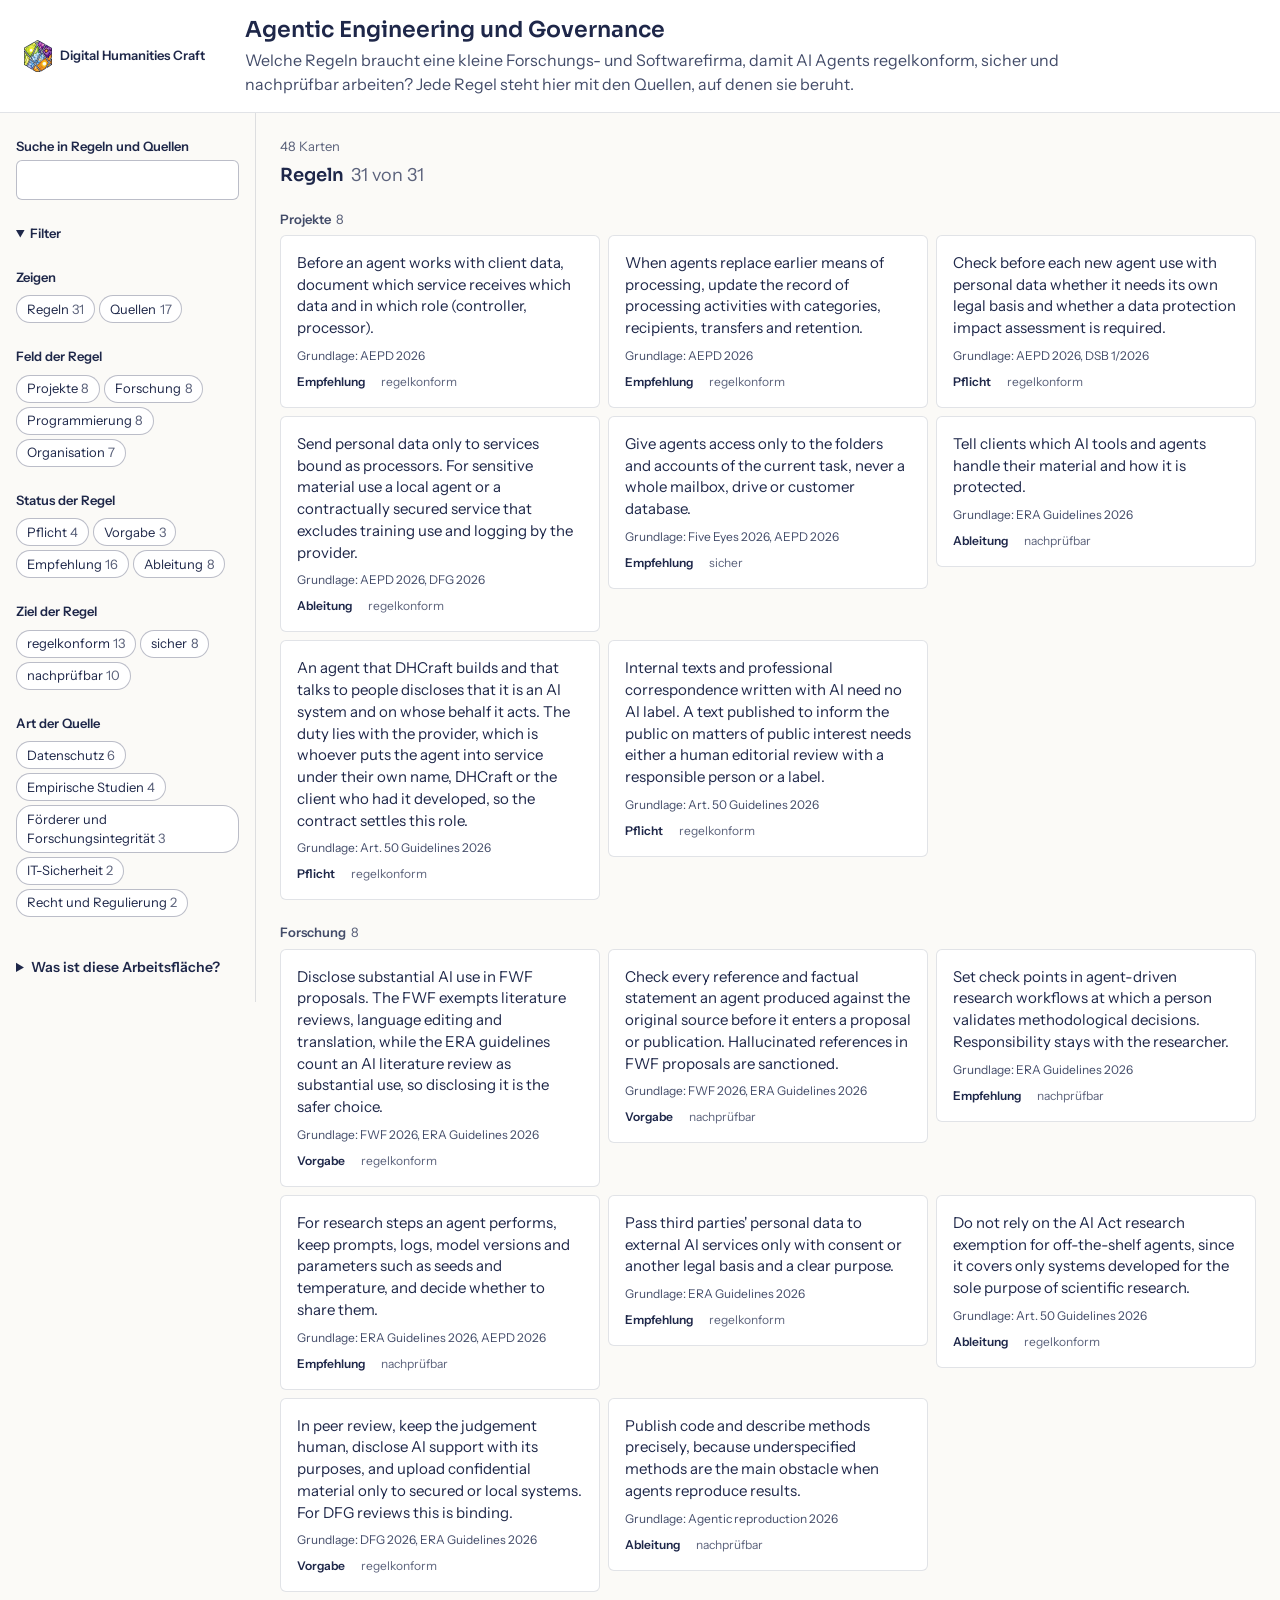
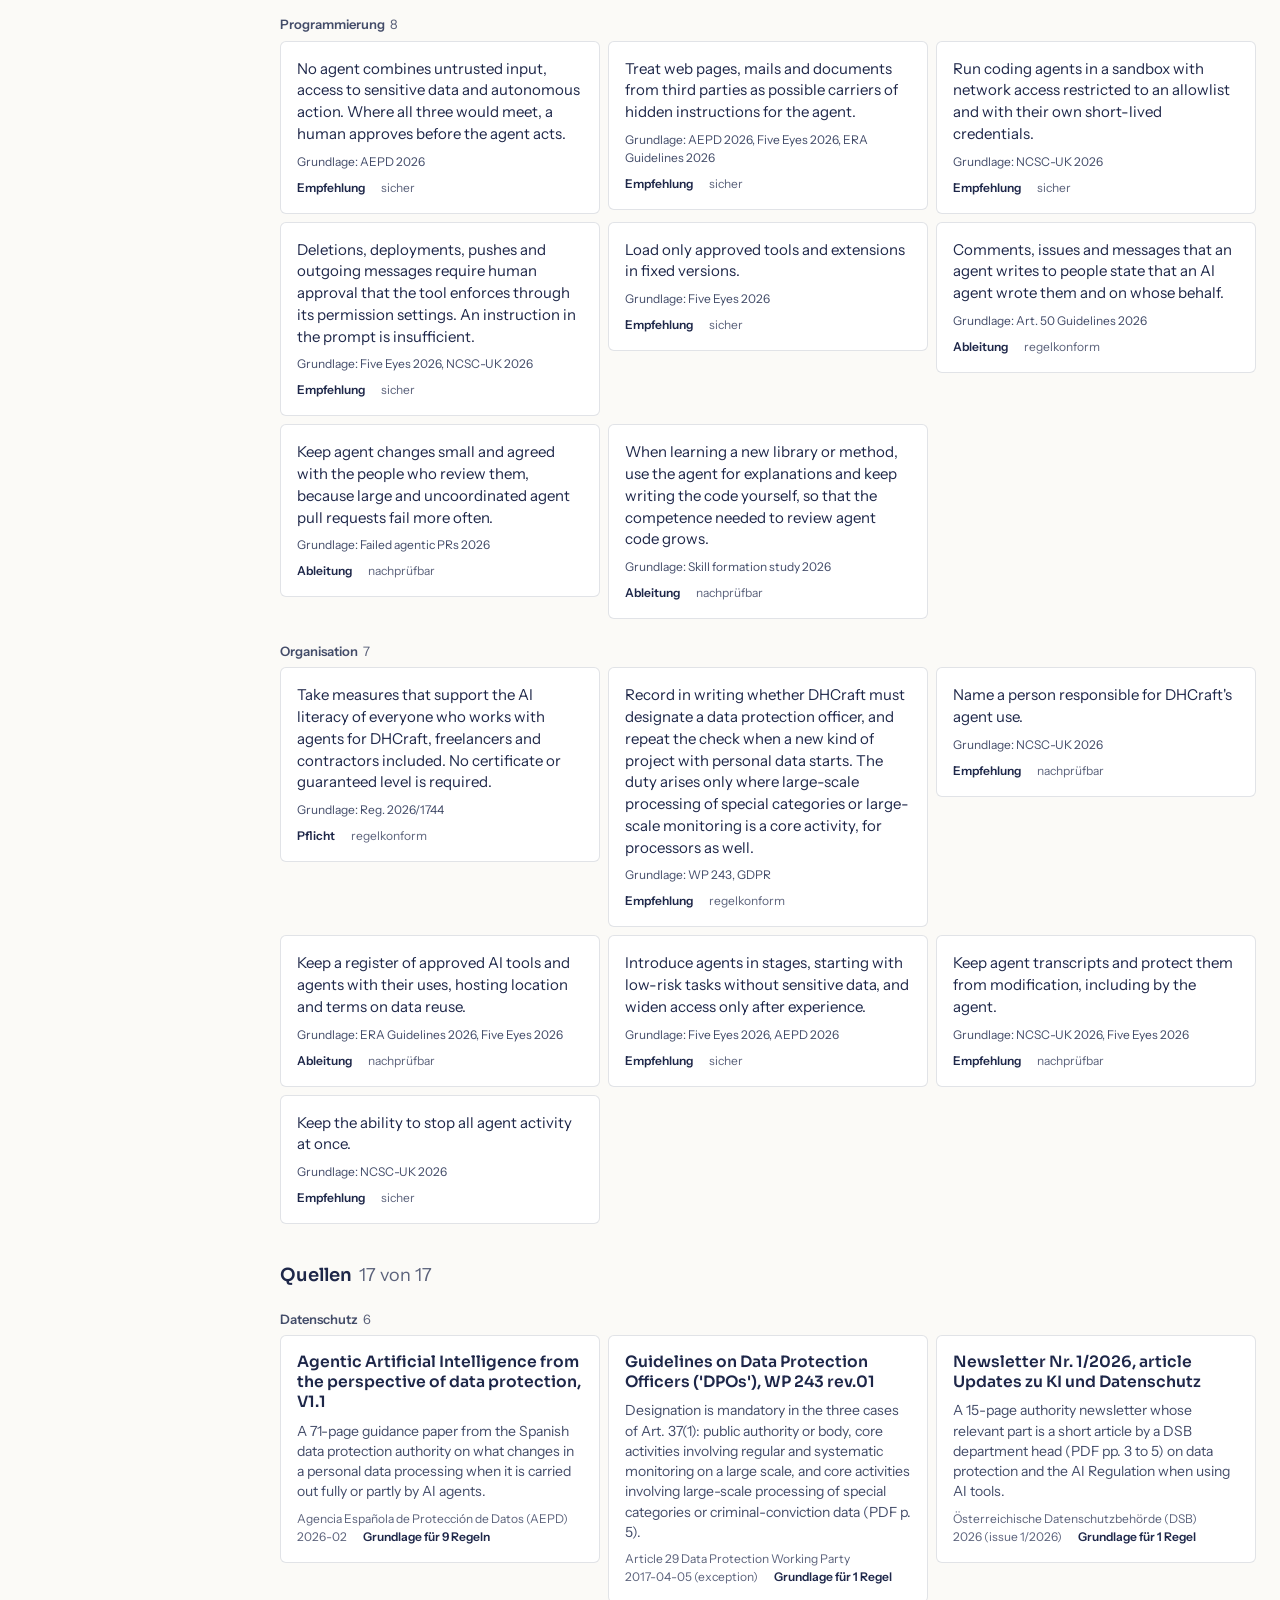
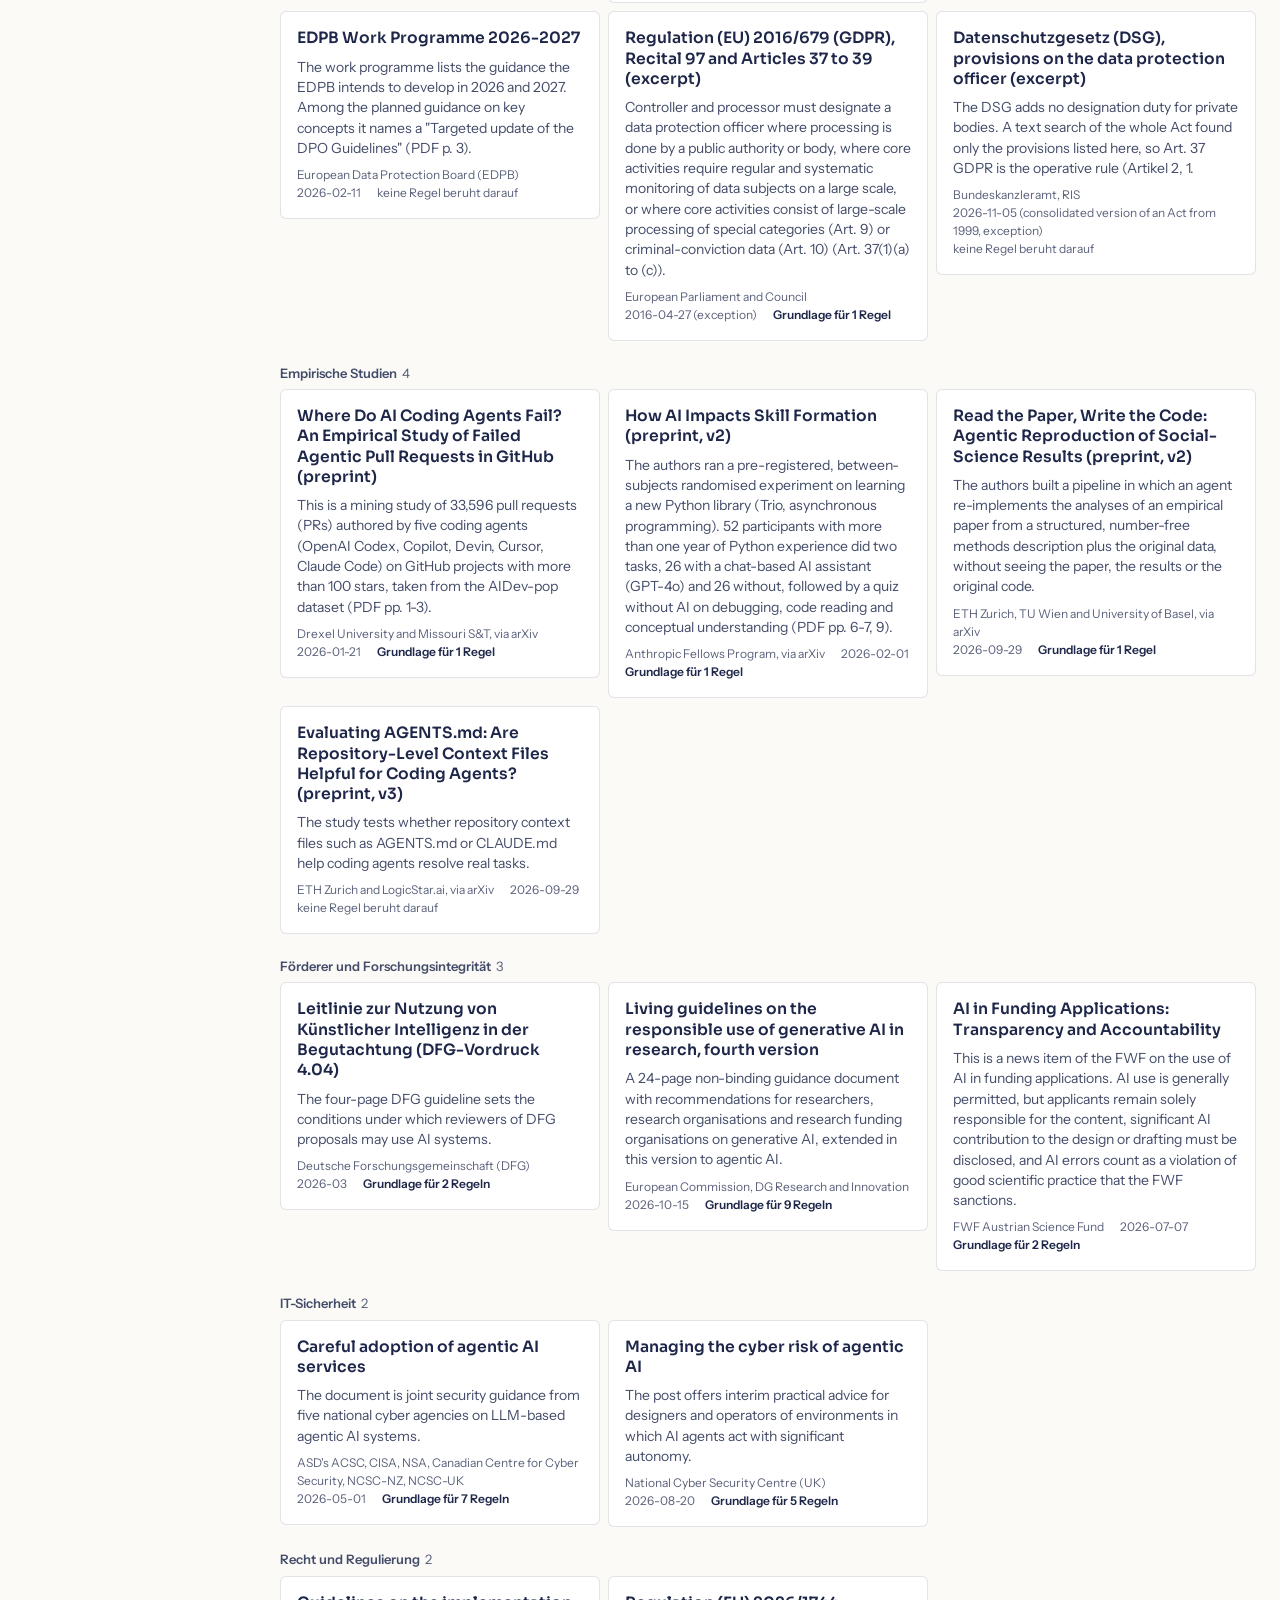
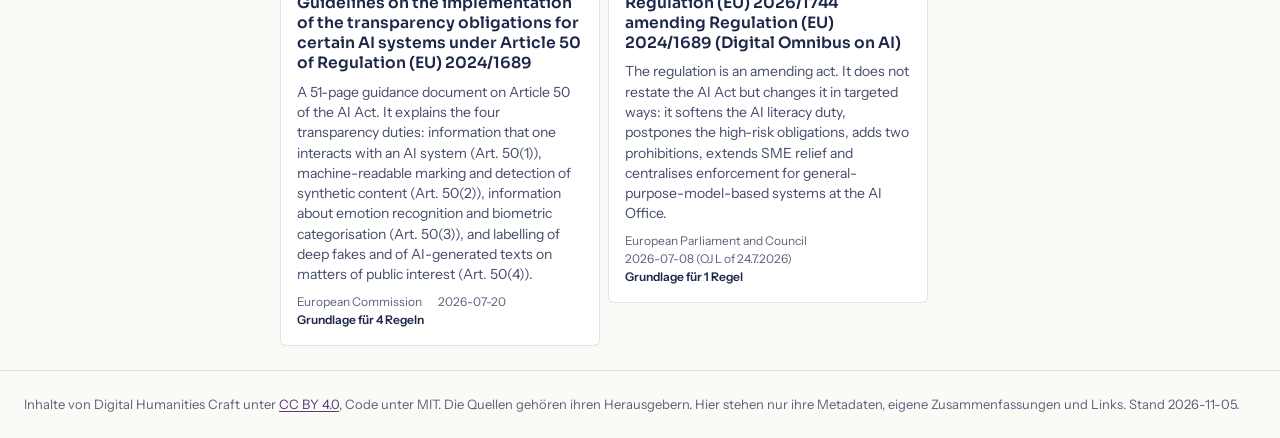
==== leitlinien/index.html @ 250a8c0d "Add a start page, the governance PDF, the pitch deck and the Northwind page; move the card workspace" ====
<!doctype html>
<html lang="de">
<head>
  <meta charset="utf-8">
  <meta name="viewport" content="width=device-width, initial-scale=1">
  <title>Agentic Engineering und Governance, Arbeitsfläche</title>
  <meta name="description" content="Regeln für AI Agents in einer kleinen Forschungs- und Softwarefirma, jede mit ihren Quellen. Eine Arbeitsfläche von Digital Humanities Craft.">
  <link rel="icon" href="assets/dhcraft_logo_watercolor.png">
  <link rel="stylesheet" href="style.css">
</head>
<body>
  <a class="skip" href="#board">Zu den Karten springen</a>

  <header class="top">
    <a class="brand" href="https://dhcraft.org" rel="noopener">
      <img src="assets/dhcraft_logo_watercolor.png" alt="" width="28" height="32">
      <span>Digital Humanities Craft</span>
    </a>
    <div class="title">
      <h1>Agentic Engineering und Governance</h1>
      <p>Welche Regeln braucht eine kleine Forschungs- und Softwarefirma, damit AI Agents regelkonform, sicher und nachprüfbar arbeiten? Jede Regel steht hier mit den Quellen, auf denen sie beruht.</p>
    </div>
  </header>

  <div class="workspace" id="workspace">
    <aside class="controls" aria-label="Suche und Filter">
      <form class="search" role="search" id="search-form">
        <label for="q">Suche in Regeln und Quellen</label>
        <input type="search" id="q" autocomplete="off" spellcheck="false">
      </form>

      <details class="filters" id="filters" open>
      <summary>Filter</summary>
      <div class="filter" id="f-kind" role="group" aria-labelledby="l-kind">
        <p id="l-kind">Zeigen</p>
      </div>
      <div class="filter" id="f-field" role="group" aria-labelledby="l-field">
        <p id="l-field">Feld der Regel</p>
      </div>
      <div class="filter" id="f-status" role="group" aria-labelledby="l-status">
        <p id="l-status">Status der Regel</p>
      </div>
      <div class="filter" id="f-goal" role="group" aria-labelledby="l-goal">
        <p id="l-goal">Ziel der Regel</p>
      </div>
      <div class="filter" id="f-cat" role="group" aria-labelledby="l-cat">
        <p id="l-cat">Art der Quelle</p>
      </div>
      <button type="button" class="reset" id="reset" hidden>Alle Filter zurücksetzen</button>
      </details>

      <details class="about">
        <summary>Was ist diese Arbeitsfläche?</summary>
        <p>Sie zeigt die Leitlinien, die Digital Humanities Craft für den Einsatz von AI Agents aus Quellen des Jahres 2026 abgeleitet hat, ergänzt um wenige ältere Rechtstexte und Leitlinien zum Datenschutzbeauftragten. Jede Regel nennt ihren Status, ihr Ziel und die Quellen mit Seite.</p>
        <p>Die Quellen erscheinen mit einer eigenen Zusammenfassung und einem Link zum Original beim Herausgeber. Die Originale selbst liegen nicht auf dieser Seite.</p>
        <p>Die Seite lädt keine externen Dienste nach, setzt keine Cookies und speichert nichts. Suche und Filter laufen in deinem Browser.</p>
        <dl class="glossary" id="glossary"></dl>
      </details>
    </aside>

    <main class="board" id="board" tabindex="-1">
      <p class="status" id="status" aria-live="polite"></p>
      <section class="group" id="rules-section" aria-labelledby="rules-head">
        <h2 id="rules-head">Regeln</h2>
        <div id="rules"></div>
      </section>
      <section class="group" id="sources-section" aria-labelledby="sources-head">
        <h2 id="sources-head">Quellen</h2>
        <div id="sources"></div>
      </section>
    </main>

    <aside class="panel" id="panel" aria-labelledby="panel-title" hidden></aside>
  </div>

  <footer class="foot">
    <p>Inhalte von Digital Humanities Craft unter <a href="https://creativecommons.org/licenses/by/4.0/deed.de" rel="noopener">CC BY 4.0</a>, Code unter MIT. Die Quellen gehören ihren Herausgebern. Hier stehen nur ihre Metadaten, eigene Zusammenfassungen und Links. Stand <span id="stand"></span>.</p>
  </footer>

  <script src="data.js"></script>
  <script src="app.js"></script>
</body>
</html>
---- leitlinien/style.css ----
@layer reset, base, tokens, layout, components;

@font-face { font-family: "Instrument Sans"; src: url("assets/fonts/instrument-sans-latin-400-normal.woff2") format("woff2"); font-weight: 400; font-display: swap; }
@font-face { font-family: "Instrument Sans"; src: url("assets/fonts/instrument-sans-latin-600-normal.woff2") format("woff2"); font-weight: 600; font-display: swap; }
@font-face { font-family: "Sora"; src: url("assets/fonts/sora-latin-600-normal.woff2") format("woff2"); font-weight: 600; font-display: swap; }

@layer tokens {
  /* DHCraft house palette in OKLCH, taken from the second-brain-vault site:
     paper ground, navy ink, purple accent for interaction only. */
  :root {
    color-scheme: light;
    --ground: oklch(98.6% 0.005 95);
    --surface: oklch(100% 0 0);
    --edge: oklch(28.3% 0.064 271 / 0.13);
    --edge-hi: oklch(28.3% 0.064 271 / 0.3);
    --ink: oklch(28.3% 0.064 271);
    --ink-soft: oklch(42% 0.05 271);
    --ink-faint: oklch(50% 0.04 271);
    --accent: oklch(53.1% 0.14 315);
    --accent-hi: oklch(41.6% 0.105 307);
    --accent-wash: oklch(96% 0.02 315);
    --linked: oklch(96.5% 0.025 255);
    --linked-edge: oklch(57.4% 0.11 255);
    --mark: oklch(93% 0.07 95);

    --font: "Instrument Sans", system-ui, sans-serif;
    --display: "Sora", "Instrument Sans", system-ui, sans-serif;
    --small: 0.8125rem;
    --space-1: 0.25rem;
    --space-2: 0.5rem;
    --space-3: 1rem;
    --space-4: 1.5rem;
    --space-5: 2.5rem;
    --radius: 6px;
  }
}

@layer reset {
  *, *::before, *::after { box-sizing: border-box; }
  body, h1, h2, h3, h4, h5, p, ul, ol, dl, dd { margin: 0; }
  input, button { font: inherit; color: inherit; }
}

@layer base {
  body {
    background: var(--ground);
    color: var(--ink);
    font-family: var(--font);
    font-size: 1rem;
    line-height: 1.5;
  }
  a { color: var(--accent-hi); text-underline-offset: 0.15em; }
  :focus-visible { outline: 2px solid var(--accent); outline-offset: 2px; }
  mark { background: var(--mark); color: inherit; }
  h1, h2, h3 { font-family: var(--display); font-weight: 600; line-height: 1.25; }
  .skip { position: absolute; inset-inline-start: var(--space-3); inset-block-start: -3rem; background: var(--surface); padding: var(--space-2); }
  .skip:focus { inset-block-start: var(--space-2); z-index: 10; }
  @media (prefers-reduced-motion: no-preference) {
    .card { transition: border-color 120ms, background-color 120ms; }
  }
}

@layer layout {
  .top {
    display: flex;
    flex-wrap: wrap;
    gap: var(--space-2) var(--space-5);
    align-items: center;
    padding: var(--space-3) var(--space-4);
    background: var(--surface);
    border-block-end: 1px solid var(--edge);
  }
  .workspace {
    display: grid;
    grid-template-columns: 16rem minmax(0, 1fr);
    align-items: start;
  }
  /* With a selection the panel joins as a third column. */
  .workspace.selecting { grid-template-columns: 16rem minmax(0, 1fr) minmax(22rem, 30rem); }
  .controls {
    position: sticky;
    inset-block-start: 0;
    max-block-size: 100dvh;
    overflow-y: auto;
    padding: var(--space-4) var(--space-3);
    border-inline-end: 1px solid var(--edge);
  }
  .board { padding: var(--space-4); min-inline-size: 0; }
  .board:focus { outline: none; }
  .panel {
    position: sticky;
    inset-block-start: 0;
    max-block-size: 100dvh;
    overflow-y: auto;
    padding: var(--space-4);
    background: var(--surface);
    border-inline-start: 1px solid var(--edge);
  }
  .foot { padding: var(--space-4); color: var(--ink-faint); font-size: var(--small); border-block-start: 1px solid var(--edge); }

  /* Medium: the panel lies over the board's right side. */
  @media (max-width: 72rem) {
    .workspace.selecting { grid-template-columns: 16rem minmax(0, 1fr); }
    .panel {
      position: fixed;
      inset-block: 0;
      inset-inline-end: 0;
      inline-size: min(100%, 30rem);
      z-index: 5;
      box-shadow: -1px 0 0 var(--edge-hi);
    }
  }
  /* Narrow: one column; the panel covers the screen. */
  @media (max-width: 48rem) {
    .workspace, .workspace.selecting { display: block; }
    .controls { position: static; max-block-size: none; border-inline-end: 0; border-block-end: 1px solid var(--edge); }
    .board { padding: var(--space-3); }
    .panel { inline-size: 100%; }
  }
}

@layer components {
  .brand { display: flex; gap: var(--space-2); align-items: center; color: var(--ink); text-decoration: none; font-weight: 600; font-size: var(--small); }
  .title { flex: 1 1 30rem; max-inline-size: 60rem; }
  .title h1 { font-size: 1.375rem; }
  .title p { color: var(--ink-soft); margin-block-start: var(--space-1); max-inline-size: 75ch; }

  /* Controls */
  .search label, .filter p { display: block; font-size: var(--small); font-weight: 600; margin-block-end: var(--space-1); }
  .search input {
    inline-size: 100%;
    padding: 0.45rem var(--space-2);
    border: 1px solid var(--edge-hi);
    border-radius: var(--radius);
    background: var(--surface);
  }
  .filters > summary { display: list-item; cursor: pointer; font-size: var(--small); font-weight: 600; margin-block-start: var(--space-4); }
  .filter { margin-block-start: var(--space-4); display: flex; flex-wrap: wrap; gap: var(--space-1); }
  .filter p { flex-basis: 100%; }
  .chip {
    padding: 0.2rem 0.6rem;
    min-block-size: 1.75rem;
    border: 1px solid var(--edge-hi);
    border-radius: 1rem;
    background: var(--surface);
    font-size: var(--small);
    text-align: start;
    cursor: pointer;
  }
  .chip:hover { border-color: var(--accent); }
  .chip[aria-pressed="true"] { background: var(--accent-wash); border-color: var(--accent); color: var(--accent-hi); font-weight: 600; }
  .chip .n { color: var(--ink-faint); font-weight: 400; margin-inline-start: 0.3em; }
  .reset { margin-block-start: var(--space-3); border: 0; padding: 0; background: none; color: var(--accent-hi); text-decoration: underline; cursor: pointer; font-size: var(--small); }
  .about { margin-block-start: var(--space-5); font-size: 0.875rem; color: var(--ink-soft); }
  .about summary { cursor: pointer; font-weight: 600; color: var(--ink); }
  .about p, .about dl { margin-block-start: var(--space-2); }
  .glossary dt { font-weight: 600; color: var(--ink); margin-block-start: var(--space-2); }

  /* Board */
  .status { color: var(--ink-faint); font-size: var(--small); margin-block-end: var(--space-2); }
  .group + .group { margin-block-start: var(--space-5); }
  .group > h2 { font-size: 1.125rem; margin-block-end: var(--space-2); }
  .group h3 { font-family: var(--font); font-size: var(--small); font-weight: 600; color: var(--ink-soft); margin-block: var(--space-4) var(--space-2); }
  .group h2 .n, .group h3 .n { font-family: var(--font); font-weight: 400; color: var(--ink-faint); margin-inline-start: 0.4em; }
  /* Cards keep their own height, so short cards leave no empty space. */
  .grid { display: grid; grid-template-columns: repeat(auto-fill, minmax(min(100%, 16rem), 1fr)); gap: var(--space-2); align-items: start; }
  .empty { color: var(--ink-faint); font-size: 0.875rem; }

  .card {
    display: flex;
    flex-direction: column;
    gap: var(--space-2);
    padding: var(--space-3);
    background: var(--surface);
    border: 1px solid var(--edge);
    border-radius: var(--radius);
    color: var(--ink);
    text-decoration: none;
  }
  .card:hover { border-color: var(--edge-hi); }
  .card.selected { border-color: var(--accent); box-shadow: inset 0 0 0 1px var(--accent); }
  .card.linked { background: var(--linked); border-color: var(--linked-edge); }
  .card .link-note { font-size: 0.75rem; font-weight: 600; color: oklch(45% 0.11 255); }
  .card h4 { font-family: var(--display); font-size: 0.975rem; font-weight: 600; line-height: 1.3; }
  .card .text { font-size: 0.9375rem; line-height: 1.45; }
  .card .abstract { font-size: 0.875rem; color: var(--ink-soft); line-height: 1.45; }
  .card .meta { display: flex; flex-wrap: wrap; gap: 0 var(--space-3); font-size: 0.75rem; color: var(--ink-faint); }
  .card .meta .strong { color: var(--ink); font-weight: 600; }
  .card .basis { font-size: 0.75rem; color: var(--ink-soft); }

  /* Panel */
  .panel .close { float: inline-end; border: 1px solid var(--edge-hi); border-radius: var(--radius); background: var(--surface); padding: 0.15rem 0.6rem; cursor: pointer; font-size: var(--small); }
  .panel .kind { font-size: var(--small); color: var(--ink-faint); }
  .panel h2 { font-size: 1.2rem; margin-block: var(--space-1) var(--space-3); clear: none; }
  .panel h2:focus { outline: none; }
  .panel h3 { font-size: 0.95rem; margin-block: var(--space-4) var(--space-2); padding-block-end: var(--space-1); border-block-end: 1px solid var(--edge); }
  .facts { display: grid; grid-template-columns: max-content minmax(0, 1fr); gap: var(--space-1) var(--space-3); font-size: 0.875rem; }
  .facts dt { color: var(--ink-faint); }
  .facts .def { display: block; color: var(--ink-faint); font-size: var(--small); }
  .original { display: inline-block; margin-block-start: var(--space-3); font-weight: 600; }
  .panel ul.items { list-style: none; padding: 0; }
  .panel ul.items li + li { margin-block-start: var(--space-2); }
  .panel ul.items a { display: block; padding: var(--space-2); border: 1px solid var(--edge); border-radius: var(--radius); color: var(--ink); text-decoration: none; font-size: 0.875rem; }
  .panel ul.items a:hover { border-color: var(--accent); }
  .panel ul.items .meta { display: block; font-size: 0.75rem; color: var(--ink-faint); margin-block-start: var(--space-1); }
  .summary { font-size: 0.9rem; line-height: 1.55; }
  .summary :is(p, ul) { margin-block-end: var(--space-2); }
  .summary ul { padding-inline-start: 1.1rem; }
  .summary li + li { margin-block-start: var(--space-1); }
  .summary :is(h4, h5, h6) { font-family: var(--font); font-size: 0.9rem; font-weight: 600; margin-block: var(--space-3) var(--space-1); }
  .summary .table-wrap { overflow-x: auto; }
  .fine { font-size: 0.75rem; color: var(--ink-faint); margin-block-start: var(--space-3); }
}
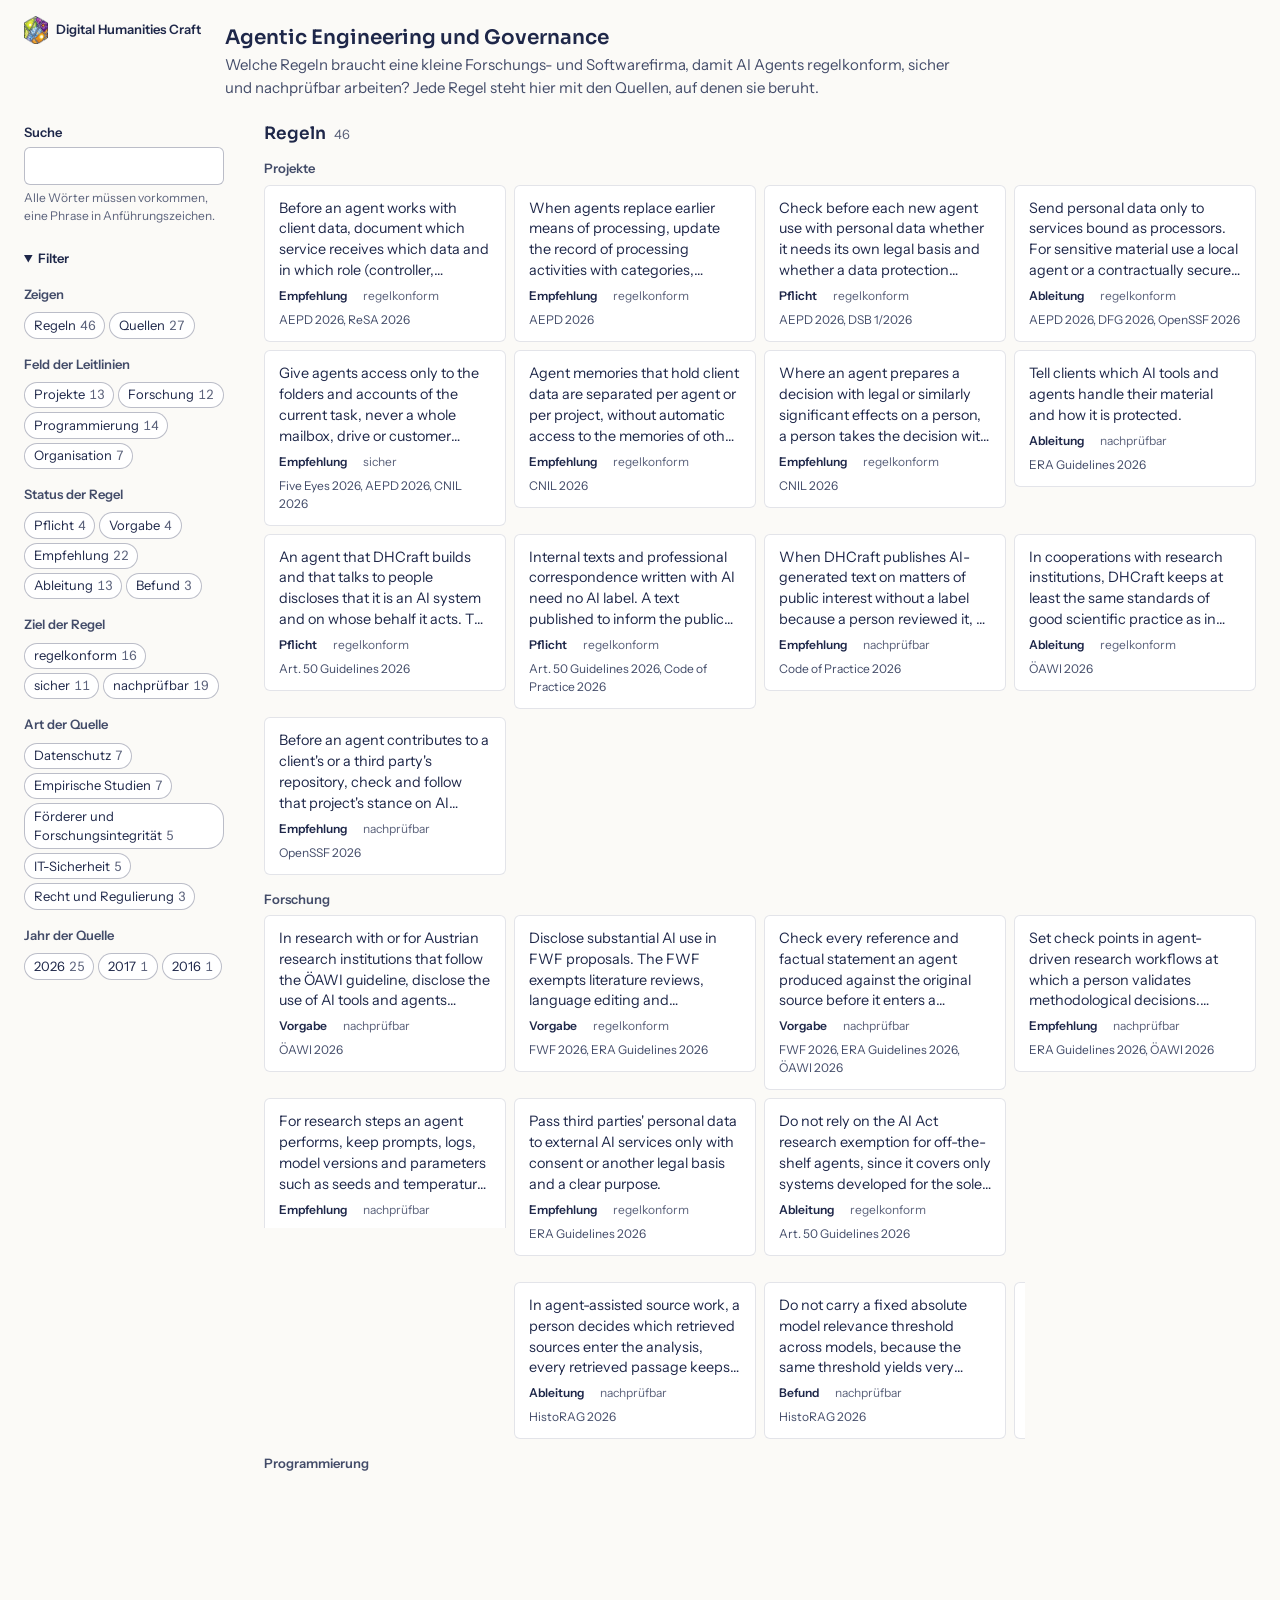
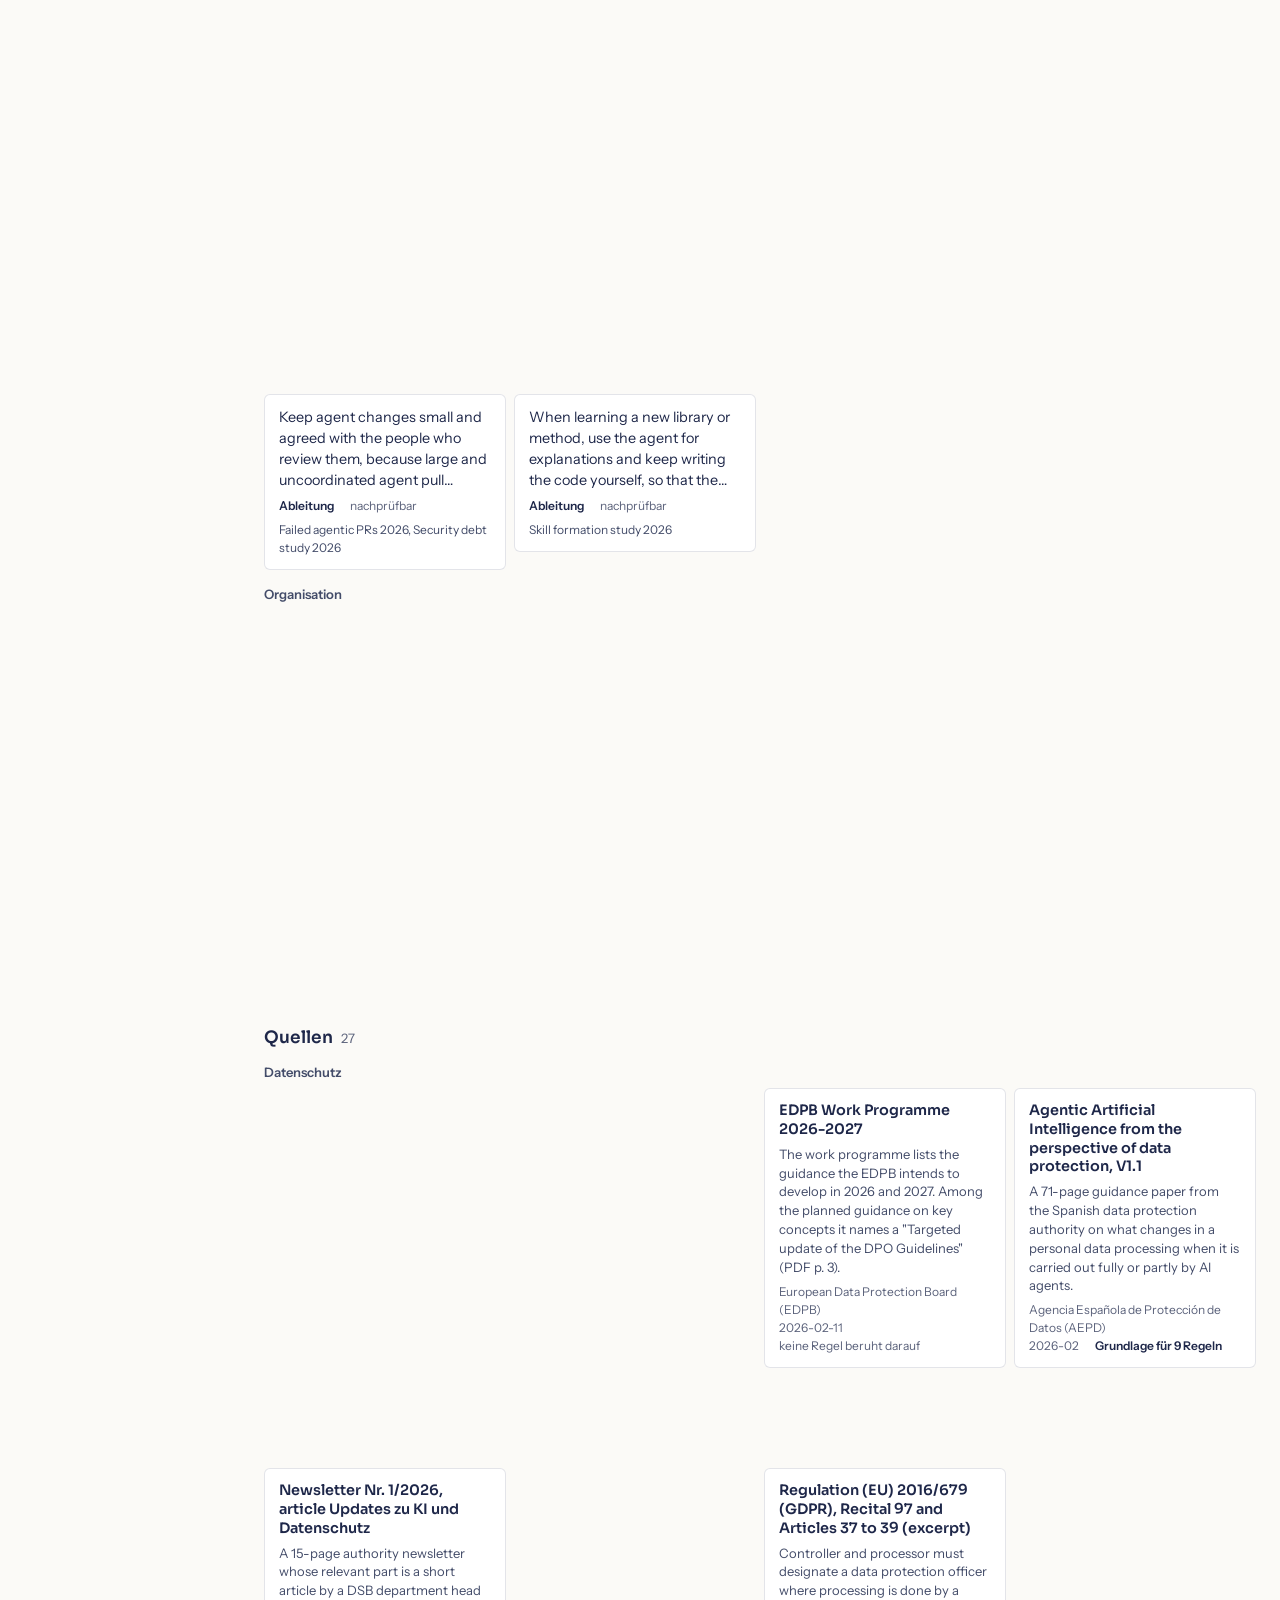
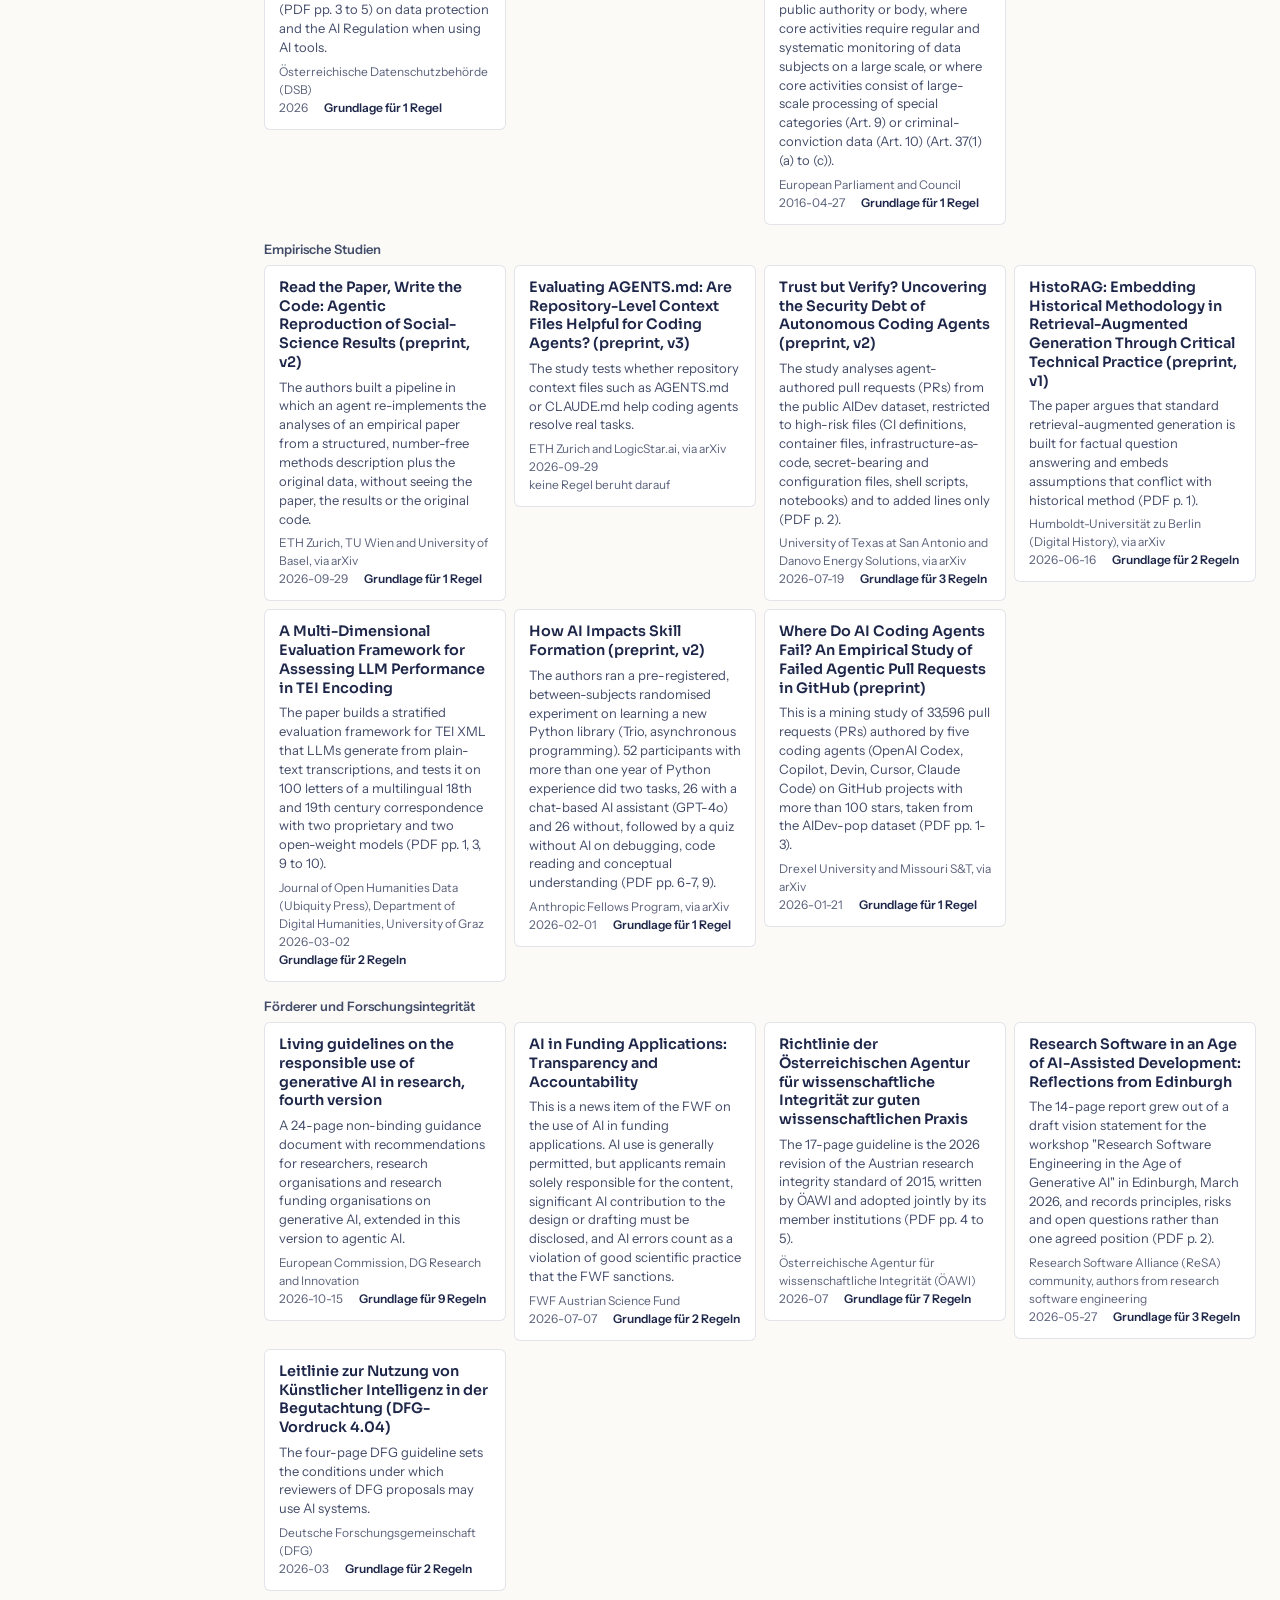
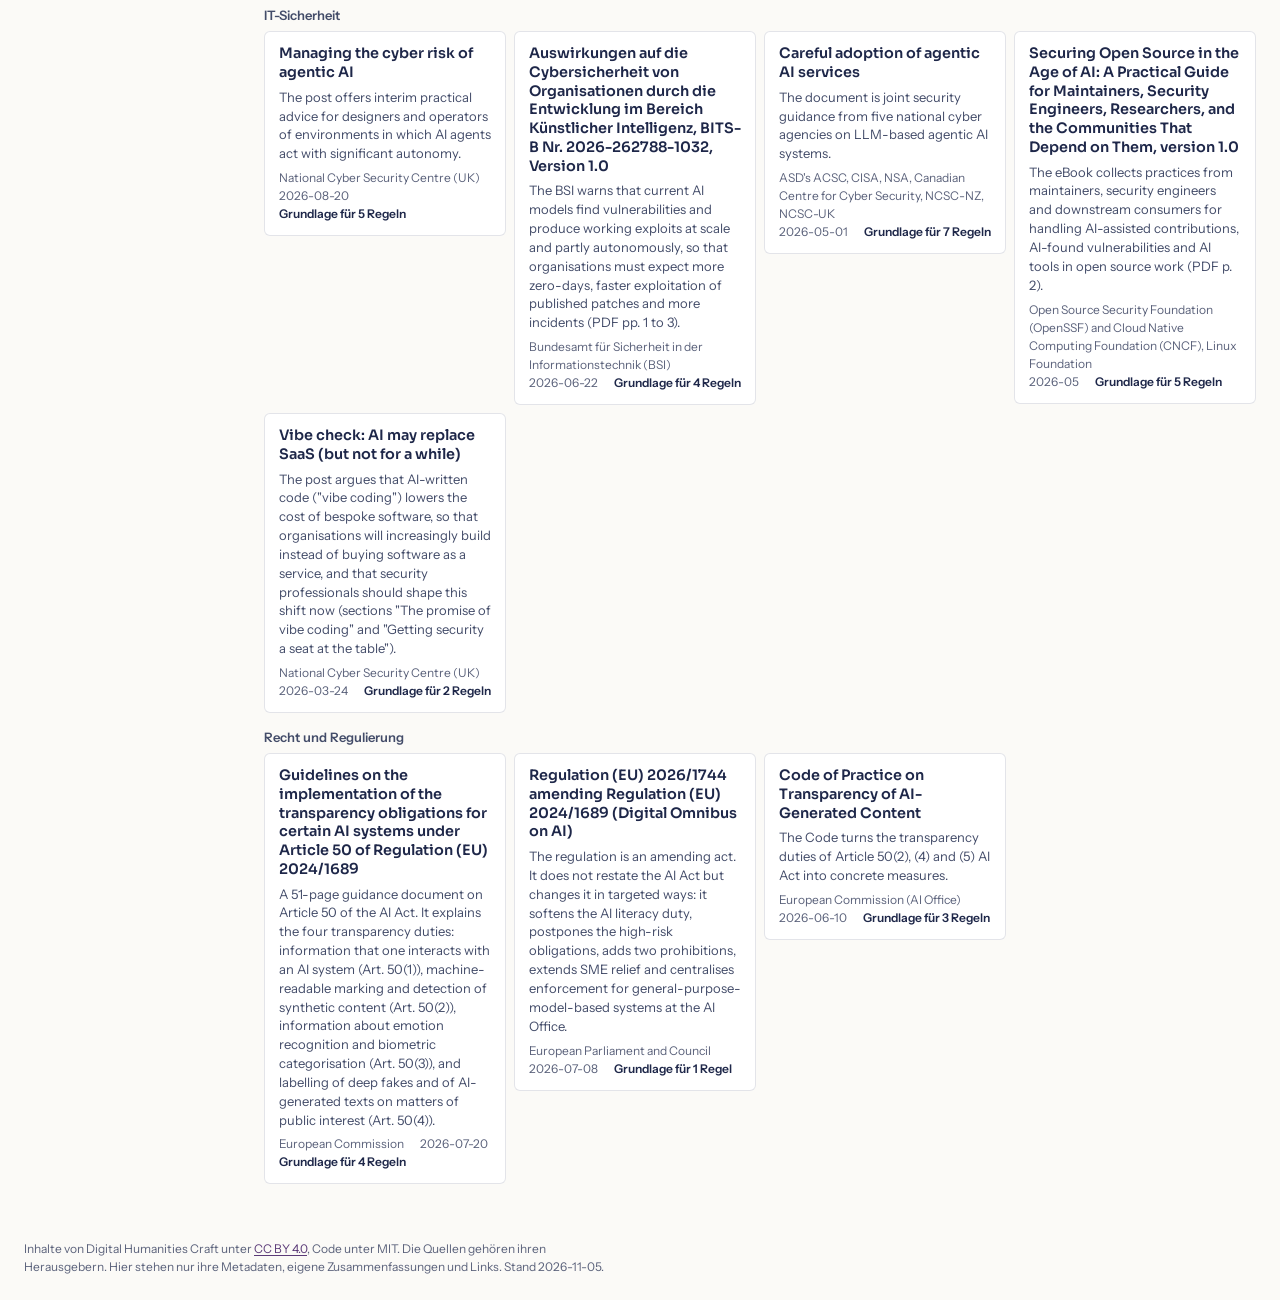
==== commit f17aff2c: "Update the card workspace to the unified frontend with the new 2026 sources and link the public vaul" ====
--- a/leitlinien/index.html
+++ b/leitlinien/index.html
@@ -3,78 +3,68 @@
 <head>
   <meta charset="utf-8">
   <meta name="viewport" content="width=device-width, initial-scale=1">
-  <title>Agentic Engineering und Governance, Arbeitsfläche</title>
+  <title>Agentic Engineering und Governance</title>
   <meta name="description" content="Regeln für AI Agents in einer kleinen Forschungs- und Softwarefirma, jede mit ihren Quellen. Eine Arbeitsfläche von Digital Humanities Craft.">
   <link rel="icon" href="assets/dhcraft_logo_watercolor.png">
   <link rel="stylesheet" href="style.css">
 </head>
 <body>
-  <a class="skip" href="#board">Zu den Karten springen</a>
+  <a class="skip" href="#main">Zum Inhalt springen</a>
 
   <header class="top">
     <a class="brand" href="https://dhcraft.org" rel="noopener">
-      <img src="assets/dhcraft_logo_watercolor.png" alt="" width="28" height="32">
+      <img src="assets/dhcraft_logo_watercolor.png" alt="" width="24" height="28">
       <span>Digital Humanities Craft</span>
     </a>
     <div class="title">
       <h1>Agentic Engineering und Governance</h1>
       <p>Welche Regeln braucht eine kleine Forschungs- und Softwarefirma, damit AI Agents regelkonform, sicher und nachprüfbar arbeiten? Jede Regel steht hier mit den Quellen, auf denen sie beruht.</p>
     </div>
+    <nav class="links" id="links" aria-label="Weitere Seiten" hidden></nav>
   </header>
 
   <div class="workspace" id="workspace">
     <aside class="controls" aria-label="Suche und Filter">
       <form class="search" role="search" id="search-form">
-        <label for="q">Suche in Regeln und Quellen</label>
-        <input type="search" id="q" autocomplete="off" spellcheck="false">
+        <label for="q">Suche</label>
+        <input type="search" id="q" autocomplete="off" spellcheck="false" aria-describedby="q-hint">
+        <p class="hint" id="q-hint"></p>
       </form>
 
       <details class="filters" id="filters" open>
-      <summary>Filter</summary>
-      <div class="filter" id="f-kind" role="group" aria-labelledby="l-kind">
-        <p id="l-kind">Zeigen</p>
-      </div>
-      <div class="filter" id="f-field" role="group" aria-labelledby="l-field">
-        <p id="l-field">Feld der Regel</p>
-      </div>
-      <div class="filter" id="f-status" role="group" aria-labelledby="l-status">
-        <p id="l-status">Status der Regel</p>
-      </div>
-      <div class="filter" id="f-goal" role="group" aria-labelledby="l-goal">
-        <p id="l-goal">Ziel der Regel</p>
-      </div>
-      <div class="filter" id="f-cat" role="group" aria-labelledby="l-cat">
-        <p id="l-cat">Art der Quelle</p>
-      </div>
-      <button type="button" class="reset" id="reset" hidden>Alle Filter zurücksetzen</button>
+        <summary>Filter<span class="n" id="filter-count"></span></summary>
+        <div class="filter" id="f-kind" role="group" aria-labelledby="l-kind"><p id="l-kind">Zeigen</p></div>
+        <div class="filter" id="f-set" role="group" aria-labelledby="l-set"><p id="l-set">Regelwerk</p></div>
+        <div class="filter" id="f-field" role="group" aria-labelledby="l-field"><p id="l-field">Feld der Leitlinien</p></div>
+        <div class="filter" id="f-status" role="group" aria-labelledby="l-status"><p id="l-status">Status der Regel</p></div>
+        <div class="filter" id="f-goal" role="group" aria-labelledby="l-goal"><p id="l-goal">Ziel der Regel</p></div>
+        <div class="filter" id="f-cat" role="group" aria-labelledby="l-cat"><p id="l-cat">Art der Quelle</p></div>
+        <div class="filter" id="f-year" role="group" aria-labelledby="l-year"><p id="l-year">Jahr der Quelle</p></div>
+        <button type="button" class="text-button reset" id="reset" hidden>Alle Filter zurücksetzen</button>
       </details>
 
-      <details class="about">
-        <summary>Was ist diese Arbeitsfläche?</summary>
-        <p>Sie zeigt die Leitlinien, die Digital Humanities Craft für den Einsatz von AI Agents aus Quellen des Jahres 2026 abgeleitet hat, ergänzt um wenige ältere Rechtstexte und Leitlinien zum Datenschutzbeauftragten. Jede Regel nennt ihren Status, ihr Ziel und die Quellen mit Seite.</p>
-        <p>Die Quellen erscheinen mit einer eigenen Zusammenfassung und einem Link zum Original beim Herausgeber. Die Originale selbst liegen nicht auf dieser Seite.</p>
-        <p>Die Seite lädt keine externen Dienste nach, setzt keine Cookies und speichert nichts. Suche und Filter laufen in deinem Browser.</p>
+      <details class="about" id="about">
+        <summary>Was zeigt diese Arbeitsfläche?</summary>
+        <p>Sie zeigt die Leitlinien, die Digital Humanities Craft für den Einsatz von AI Agents aus Quellen des Jahres 2026 abgeleitet hat, ergänzt um wenige ältere Rechtstexte. Jede Regel nennt ihren Status, ihr Ziel und die Quellen mit Seite. Wer eine Karte wählt, sieht die verbundenen Karten hervorgehoben.</p>
+        <p data-scope="public" hidden>Die Quellen erscheinen mit einer eigenen Zusammenfassung und einem Link zum Original beim Herausgeber. Die Originale selbst liegen nicht auf dieser Seite.</p>
+        <p data-scope="internal" hidden>Diese lokale Fassung enthält zusätzlich den Governance-Entwurf, die Wissensdokumente, Notizen, Protokolle und den Volltext jeder Quelle. Sie ist nicht zur Veröffentlichung bestimmt.</p>
+        <p>Die Seite lädt keine externen Dienste nach, setzt keine Cookies und speichert nichts. Suche und Filter laufen im Browser.</p>
         <dl class="glossary" id="glossary"></dl>
       </details>
     </aside>
 
-    <main class="board" id="board" tabindex="-1">
-      <p class="status" id="status" aria-live="polite"></p>
-      <section class="group" id="rules-section" aria-labelledby="rules-head">
-        <h2 id="rules-head">Regeln</h2>
-        <div id="rules"></div>
-      </section>
-      <section class="group" id="sources-section" aria-labelledby="sources-head">
-        <h2 id="sources-head">Quellen</h2>
-        <div id="sources"></div>
-      </section>
+    <main class="main" id="main" tabindex="-1">
+      <p class="visually-hidden" id="status" aria-live="polite"></p>
+      <div class="board" id="board"></div>
+      <article class="reader" id="reader" aria-labelledby="reader-title" hidden></article>
     </main>
 
     <aside class="panel" id="panel" aria-labelledby="panel-title" hidden></aside>
   </div>
 
   <footer class="foot">
-    <p>Inhalte von Digital Humanities Craft unter <a href="https://creativecommons.org/licenses/by/4.0/deed.de" rel="noopener">CC BY 4.0</a>, Code unter MIT. Die Quellen gehören ihren Herausgebern. Hier stehen nur ihre Metadaten, eigene Zusammenfassungen und Links. Stand <span id="stand"></span>.</p>
+    <p data-scope="public" hidden>Inhalte von Digital Humanities Craft unter <a href="https://creativecommons.org/licenses/by/4.0/deed.de" rel="noopener">CC BY 4.0</a>, Code unter MIT. Die Quellen gehören ihren Herausgebern. Hier stehen nur ihre Metadaten, eigene Zusammenfassungen und Links. Stand <span class="stand"></span>.</p>
+    <p data-scope="internal" hidden>Lokale Arbeitsfassung mit Volltexten der Quellen, nicht zur Veröffentlichung. Stand <span class="stand"></span>.</p>
   </footer>
 
   <script src="data.js"></script>
--- a/leitlinien/style.css
+++ b/leitlinien/style.css
@@ -11,7 +11,7 @@
     color-scheme: light;
     --ground: oklch(98.6% 0.005 95);
     --surface: oklch(100% 0 0);
-    --edge: oklch(28.3% 0.064 271 / 0.13);
+    --edge: oklch(28.3% 0.064 271 / 0.12);
     --edge-hi: oklch(28.3% 0.064 271 / 0.3);
     --ink: oklch(28.3% 0.064 271);
     --ink-soft: oklch(42% 0.05 271);
@@ -21,10 +21,14 @@
     --accent-wash: oklch(96% 0.02 315);
     --linked: oklch(96.5% 0.025 255);
     --linked-edge: oklch(57.4% 0.11 255);
+    --linked-ink: oklch(45% 0.11 255);
+    --target: oklch(95.5% 0.03 255);
     --mark: oklch(93% 0.07 95);
+    --mark-current: oklch(86% 0.12 85);
 
     --font: "Instrument Sans", system-ui, sans-serif;
     --display: "Sora", "Instrument Sans", system-ui, sans-serif;
+    --tiny: 0.75rem;
     --small: 0.8125rem;
     --space-1: 0.25rem;
     --space-2: 0.5rem;
@@ -32,12 +36,13 @@
     --space-4: 1.5rem;
     --space-5: 2.5rem;
     --radius: 6px;
+    --measure: 75ch;
   }
 }
 
 @layer reset {
   *, *::before, *::after { box-sizing: border-box; }
-  body, h1, h2, h3, h4, h5, p, ul, ol, dl, dd { margin: 0; }
+  body, h1, h2, h3, h4, h5, h6, p, ul, ol, dl, dd { margin: 0; }
   input, button { font: inherit; color: inherit; }
 }
 
@@ -51,12 +56,24 @@
   }
   a { color: var(--accent-hi); text-underline-offset: 0.15em; }
   :focus-visible { outline: 2px solid var(--accent); outline-offset: 2px; }
+  /* Targets of programmatic focus only (titles, main); Tab never stops there. */
+  [tabindex="-1"]:focus { outline: none; }
   mark { background: var(--mark); color: inherit; }
+  mark.current { background: var(--mark-current); }
   h1, h2, h3 { font-family: var(--display); font-weight: 600; line-height: 1.25; }
-  .skip { position: absolute; inset-inline-start: var(--space-3); inset-block-start: -3rem; background: var(--surface); padding: var(--space-2); }
-  .skip:focus { inset-block-start: var(--space-2); z-index: 10; }
+  .skip { position: absolute; inset-inline-start: var(--space-3); inset-block-start: -3rem; background: var(--surface); padding: var(--space-2); z-index: 10; }
+  .skip:focus { inset-block-start: var(--space-2); }
+  .visually-hidden {
+    position: absolute;
+    inline-size: 1px;
+    block-size: 1px;
+    overflow: hidden;
+    clip-path: inset(50%);
+    white-space: nowrap;
+  }
+  [hidden] { display: none !important; }
   @media (prefers-reduced-motion: no-preference) {
-    .card { transition: border-color 120ms, background-color 120ms; }
+    .card, .chip { transition: border-color 120ms, background-color 120ms; }
   }
 }
 
@@ -64,82 +81,94 @@
   .top {
     display: flex;
     flex-wrap: wrap;
-    gap: var(--space-2) var(--space-5);
-    align-items: center;
-    padding: var(--space-3) var(--space-4);
-    background: var(--surface);
-    border-block-end: 1px solid var(--edge);
+    gap: var(--space-2) var(--space-4);
+    align-items: baseline;
+    padding: var(--space-3) var(--space-4) var(--space-2);
   }
   .workspace {
     display: grid;
-    grid-template-columns: 16rem minmax(0, 1fr);
+    grid-template-columns: 15rem minmax(0, 1fr);
     align-items: start;
   }
   /* With a selection the panel joins as a third column. */
-  .workspace.selecting { grid-template-columns: 16rem minmax(0, 1fr) minmax(22rem, 30rem); }
+  .workspace.selecting { grid-template-columns: 15rem minmax(0, 1fr) minmax(22rem, 28rem); }
   .controls {
     position: sticky;
     inset-block-start: 0;
     max-block-size: 100dvh;
     overflow-y: auto;
-    padding: var(--space-4) var(--space-3);
-    border-inline-end: 1px solid var(--edge);
-  }
-  .board { padding: var(--space-4); min-inline-size: 0; }
-  .board:focus { outline: none; }
+    padding: var(--space-3) var(--space-3) var(--space-4) var(--space-4);
+  }
+  .main { padding: var(--space-3) var(--space-4) var(--space-5); min-inline-size: 0; }
   .panel {
     position: sticky;
     inset-block-start: 0;
     max-block-size: 100dvh;
     overflow-y: auto;
-    padding: var(--space-4);
+    padding: var(--space-3) var(--space-4) var(--space-5);
     background: var(--surface);
-    border-inline-start: 1px solid var(--edge);
-  }
-  .foot { padding: var(--space-4); color: var(--ink-faint); font-size: var(--small); border-block-start: 1px solid var(--edge); }
+    box-shadow: -1px 0 0 var(--edge);
+    overflow-wrap: anywhere;
+  }
+  .foot { padding: var(--space-3) var(--space-4) var(--space-4); color: var(--ink-faint); font-size: var(--tiny); }
+  .foot p { max-inline-size: var(--measure); }
+
+  /* While a text is open, the filters have nothing to act on. */
+  .reading :is(.filters, .about) { display: none; }
 
   /* Medium: the panel lies over the board's right side. */
   @media (max-width: 72rem) {
-    .workspace.selecting { grid-template-columns: 16rem minmax(0, 1fr); }
+    .workspace.selecting { grid-template-columns: 15rem minmax(0, 1fr); }
     .panel {
       position: fixed;
       inset-block: 0;
       inset-inline-end: 0;
       inline-size: min(100%, 30rem);
+      max-block-size: none;
       z-index: 5;
-      box-shadow: -1px 0 0 var(--edge-hi);
+      box-shadow: -1px 0 0 var(--edge-hi), -8px 0 24px oklch(28.3% 0.064 271 / 0.08);
     }
   }
   /* Narrow: one column; the panel covers the screen. */
   @media (max-width: 48rem) {
+    .top { padding-inline: var(--space-3); }
     .workspace, .workspace.selecting { display: block; }
-    .controls { position: static; max-block-size: none; border-inline-end: 0; border-block-end: 1px solid var(--edge); }
-    .board { padding: var(--space-3); }
-    .panel { inline-size: 100%; }
+    .controls { position: static; max-block-size: none; padding: var(--space-2) var(--space-3); }
+    .main { padding: var(--space-3) var(--space-3) var(--space-5); }
+    .panel { inline-size: 100%; padding-inline: var(--space-3); }
+    .foot { padding-inline: var(--space-3); }
+    .about { margin-block-start: var(--space-3); }
   }
 }
 
 @layer components {
+  /* Head */
   .brand { display: flex; gap: var(--space-2); align-items: center; color: var(--ink); text-decoration: none; font-weight: 600; font-size: var(--small); }
-  .title { flex: 1 1 30rem; max-inline-size: 60rem; }
-  .title h1 { font-size: 1.375rem; }
-  .title p { color: var(--ink-soft); margin-block-start: var(--space-1); max-inline-size: 75ch; }
+  /* Scoped to the header: cards have a .title of their own. */
+  .top .title { flex: 1 1 28rem; max-inline-size: 62rem; }
+  .top .title h1 { font-size: 1.25rem; }
+  .top .title p { color: var(--ink-soft); font-size: 0.9375rem; margin-block-start: var(--space-1); max-inline-size: var(--measure); }
+  .links { display: flex; flex-wrap: wrap; gap: var(--space-3); font-size: var(--small); }
 
   /* Controls */
   .search label, .filter p { display: block; font-size: var(--small); font-weight: 600; margin-block-end: var(--space-1); }
   .search input {
     inline-size: 100%;
-    padding: 0.45rem var(--space-2);
+    padding: 0.4rem var(--space-2);
     border: 1px solid var(--edge-hi);
     border-radius: var(--radius);
     background: var(--surface);
   }
+  .hint { color: var(--ink-faint); font-size: var(--tiny); margin-block-start: var(--space-1); }
+  .hint .on-reader, .reading .hint .on-board { display: none; }
+  .reading .hint .on-reader { display: inline; }
   .filters > summary { display: list-item; cursor: pointer; font-size: var(--small); font-weight: 600; margin-block-start: var(--space-4); }
-  .filter { margin-block-start: var(--space-4); display: flex; flex-wrap: wrap; gap: var(--space-1); }
-  .filter p { flex-basis: 100%; }
+  .filters > summary .n { font-weight: 400; color: var(--ink-faint); margin-inline-start: 0.5em; }
+  .filter { margin-block-start: var(--space-3); display: flex; flex-wrap: wrap; gap: var(--space-1); }
+  .filter p { flex-basis: 100%; color: var(--ink-soft); }
   .chip {
-    padding: 0.2rem 0.6rem;
-    min-block-size: 1.75rem;
+    padding: 0.15rem 0.55rem;
+    min-block-size: 1.625rem;
     border: 1px solid var(--edge-hi);
     border-radius: 1rem;
     background: var(--surface);
@@ -149,65 +178,145 @@
   }
   .chip:hover { border-color: var(--accent); }
   .chip[aria-pressed="true"] { background: var(--accent-wash); border-color: var(--accent); color: var(--accent-hi); font-weight: 600; }
-  .chip .n { color: var(--ink-faint); font-weight: 400; margin-inline-start: 0.3em; }
-  .reset { margin-block-start: var(--space-3); border: 0; padding: 0; background: none; color: var(--accent-hi); text-decoration: underline; cursor: pointer; font-size: var(--small); }
+  .chip .n { color: var(--ink-faint); font-weight: 400; margin-inline-start: 0.3em; font-variant-numeric: tabular-nums; }
+  .chip.none:not([aria-pressed="true"]) { color: var(--ink-faint); border-color: var(--edge); }
+  .chip[aria-disabled="true"] { cursor: default; }
+  .chip[aria-disabled="true"]:hover { border-color: var(--edge); }
+  .text-button { border: 0; padding: 0; background: none; color: var(--accent-hi); text-decoration: underline; text-underline-offset: 0.15em; cursor: pointer; font-size: var(--small); }
+  .reset { margin-block-start: var(--space-3); }
   .about { margin-block-start: var(--space-5); font-size: 0.875rem; color: var(--ink-soft); }
-  .about summary { cursor: pointer; font-weight: 600; color: var(--ink); }
+  .about summary { cursor: pointer; font-weight: 600; color: var(--ink); font-size: var(--small); }
   .about p, .about dl { margin-block-start: var(--space-2); }
   .glossary dt { font-weight: 600; color: var(--ink); margin-block-start: var(--space-2); }
 
   /* Board */
-  .status { color: var(--ink-faint); font-size: var(--small); margin-block-end: var(--space-2); }
   .group + .group { margin-block-start: var(--space-5); }
-  .group > h2 { font-size: 1.125rem; margin-block-end: var(--space-2); }
-  .group h3 { font-family: var(--font); font-size: var(--small); font-weight: 600; color: var(--ink-soft); margin-block: var(--space-4) var(--space-2); }
-  .group h2 .n, .group h3 .n { font-family: var(--font); font-weight: 400; color: var(--ink-faint); margin-inline-start: 0.4em; }
+  .group > h2 { font-size: 1.0625rem; margin-block-end: var(--space-2); }
+  .group h2 .n { font-family: var(--font); font-size: var(--small); font-weight: 400; color: var(--ink-faint); margin-inline-start: 0.6em; }
+  .group :is(h3, h4) { font-family: var(--font); font-size: var(--small); font-weight: 600; color: var(--ink-soft); margin-block: var(--space-3) var(--space-2); }
+  .group h3.doc-head { font-family: var(--display); font-size: 0.9375rem; color: var(--ink); margin-block-start: var(--space-4); }
+  .group h2 + h3.doc-head { margin-block-start: var(--space-2); }
   /* Cards keep their own height, so short cards leave no empty space. */
-  .grid { display: grid; grid-template-columns: repeat(auto-fill, minmax(min(100%, 16rem), 1fr)); gap: var(--space-2); align-items: start; }
+  .grid { display: grid; grid-template-columns: repeat(auto-fill, minmax(min(100%, 15rem), 1fr)); gap: var(--space-2); align-items: start; }
   .empty { color: var(--ink-faint); font-size: 0.875rem; }
 
   .card {
+    position: relative;
     display: flex;
     flex-direction: column;
-    gap: var(--space-2);
-    padding: var(--space-3);
+    gap: 0.375rem;
+    padding: 0.75rem 0.875rem;
     background: var(--surface);
     border: 1px solid var(--edge);
     border-radius: var(--radius);
-    color: var(--ink);
-    text-decoration: none;
+    overflow-wrap: anywhere;
   }
   .card:hover { border-color: var(--edge-hi); }
   .card.selected { border-color: var(--accent); box-shadow: inset 0 0 0 1px var(--accent); }
   .card.linked { background: var(--linked); border-color: var(--linked-edge); }
-  .card .link-note { font-size: 0.75rem; font-weight: 600; color: oklch(45% 0.11 255); }
-  .card h4 { font-family: var(--display); font-size: 0.975rem; font-weight: 600; line-height: 1.3; }
-  .card .text { font-size: 0.9375rem; line-height: 1.45; }
-  .card .abstract { font-size: 0.875rem; color: var(--ink-soft); line-height: 1.45; }
-  .card .meta { display: flex; flex-wrap: wrap; gap: 0 var(--space-3); font-size: 0.75rem; color: var(--ink-faint); }
-  .card .meta .strong { color: var(--ink); font-weight: 600; }
-  .card .basis { font-size: 0.75rem; color: var(--ink-soft); }
+  .card-link { color: var(--ink); text-decoration: none; }
+  /* The whole card answers a click; snippet links lie above this layer. */
+  .card-link::after { content: ""; position: absolute; inset: 0; border-radius: inherit; }
+  .card:hover .card-link { text-decoration: underline; text-decoration-color: var(--edge-hi); }
+  .card .link-note { font-size: var(--tiny); font-weight: 600; color: var(--linked-ink); }
+  .card .title { font-family: var(--display); font-size: 0.9rem; font-weight: 600; line-height: 1.3; }
+  .card .text { font-size: 0.9rem; line-height: 1.45; }
+  .card.clamped .text { display: -webkit-box; -webkit-box-orient: vertical; -webkit-line-clamp: 4; overflow: hidden; }
+  .card .abstract { font-size: 0.8125rem; color: var(--ink-soft); line-height: 1.45; }
+  .meta { display: flex; flex-wrap: wrap; gap: 0 var(--space-3); font-size: var(--tiny); color: var(--ink-faint); }
+  .meta .strong { color: var(--ink); font-weight: 600; }
+  .card .basis { font-size: var(--tiny); color: var(--ink-soft); }
+  .snippet {
+    position: relative;
+    z-index: 1;
+    display: block;
+    font-size: var(--small);
+    line-height: 1.45;
+    color: var(--ink-soft);
+    text-decoration: none;
+  }
+  .snippet:hover { color: var(--ink); text-decoration: underline; text-decoration-color: var(--edge-hi); }
+  .snippet .where { color: var(--accent-hi); font-weight: 600; margin-inline-end: var(--space-2); }
 
   /* Panel */
-  .panel .close { float: inline-end; border: 1px solid var(--edge-hi); border-radius: var(--radius); background: var(--surface); padding: 0.15rem 0.6rem; cursor: pointer; font-size: var(--small); }
+  .panel-head { display: flex; gap: var(--space-3); align-items: baseline; justify-content: space-between; }
   .panel .kind { font-size: var(--small); color: var(--ink-faint); }
-  .panel h2 { font-size: 1.2rem; margin-block: var(--space-1) var(--space-3); clear: none; }
-  .panel h2:focus { outline: none; }
-  .panel h3 { font-size: 0.95rem; margin-block: var(--space-4) var(--space-2); padding-block-end: var(--space-1); border-block-end: 1px solid var(--edge); }
+  .close { flex: none; border: 1px solid var(--edge-hi); border-radius: var(--radius); background: var(--surface); padding: 0.15rem 0.6rem; cursor: pointer; font-size: var(--small); }
+  .close:hover { border-color: var(--accent); }
+  .panel h2 { font-size: 1.125rem; margin-block: var(--space-2) var(--space-3); }
+  .panel h3 { font-size: 0.875rem; margin-block: var(--space-4) var(--space-2); }
   .facts { display: grid; grid-template-columns: max-content minmax(0, 1fr); gap: var(--space-1) var(--space-3); font-size: 0.875rem; }
   .facts dt { color: var(--ink-faint); }
+  /* A date note may hold a long unbroken token. */
+  .facts dd { min-inline-size: 0; overflow-wrap: anywhere; }
   .facts .def { display: block; color: var(--ink-faint); font-size: var(--small); }
-  .original { display: inline-block; margin-block-start: var(--space-3); font-weight: 600; }
-  .panel ul.items { list-style: none; padding: 0; }
-  .panel ul.items li + li { margin-block-start: var(--space-2); }
-  .panel ul.items a { display: block; padding: var(--space-2); border: 1px solid var(--edge); border-radius: var(--radius); color: var(--ink); text-decoration: none; font-size: 0.875rem; }
-  .panel ul.items a:hover { border-color: var(--accent); }
-  .panel ul.items .meta { display: block; font-size: 0.75rem; color: var(--ink-faint); margin-block-start: var(--space-1); }
-  .summary { font-size: 0.9rem; line-height: 1.55; }
-  .summary :is(p, ul) { margin-block-end: var(--space-2); }
-  .summary ul { padding-inline-start: 1.1rem; }
-  .summary li + li { margin-block-start: var(--space-1); }
-  .summary :is(h4, h5, h6) { font-family: var(--font); font-size: 0.9rem; font-weight: 600; margin-block: var(--space-3) var(--space-1); }
-  .summary .table-wrap { overflow-x: auto; }
-  .fine { font-size: 0.75rem; color: var(--ink-faint); margin-block-start: var(--space-3); }
-}
+  .actions { display: flex; flex-wrap: wrap; gap: var(--space-1) var(--space-4); margin-block-start: var(--space-3); font-weight: 600; font-size: 0.875rem; }
+  .items { list-style: none; padding: 0; font-size: 0.875rem; }
+  .items li + li { margin-block-start: var(--space-2); }
+  .items > li > a { color: var(--ink); text-decoration: none; }
+  .items > li > a:hover { text-decoration: underline; }
+  .items > li > a:hover { color: var(--accent-hi); text-decoration-color: currentColor; }
+  .items .meta { display: block; margin-block-start: 0.125rem; }
+  .items .meta a { color: var(--ink-faint); }
+  .fine { font-size: var(--tiny); color: var(--ink-faint); margin-block-start: var(--space-3); }
+
+  /* Rendered Markdown: summaries, documents, web sources */
+  .prose { line-height: 1.6; }
+  .prose :is(p, ul, ol, .table-wrap, pre) { margin-block-end: var(--space-3); }
+  .prose :is(h3, h4, h5, h6) { font-family: var(--display); font-size: 1rem; line-height: 1.3; margin-block: var(--space-4) var(--space-2); }
+  .prose :is(h5, h6) { font-family: var(--font); font-size: 0.9375rem; }
+  .prose :is(ul, ol) { padding-inline-start: 1.25rem; }
+  .prose li + li { margin-block-start: var(--space-1); }
+  .prose code { font-size: 0.9em; overflow-wrap: anywhere; }
+  /* Citations are evidence links: present, but quieter than the rule. */
+  .prose a[data-doc] { color: var(--ink-faint); text-decoration-color: var(--edge-hi); }
+  .prose a[data-doc]:hover { color: var(--accent-hi); text-decoration-color: currentColor; }
+  .prose .target, .page.target { background: var(--target); box-shadow: -0.5rem 0 0 var(--target); }
+  .table-wrap { overflow-x: auto; }
+  .prose table { border-collapse: collapse; font-size: 0.875rem; }
+  .prose :is(th, td) { text-align: start; vertical-align: top; padding: var(--space-1) var(--space-2); border-block-end: 1px solid var(--edge); }
+  .prose th { font-weight: 600; }
+  .summary { font-size: 0.875rem; line-height: 1.55; }
+  .summary :is(p, ul, ol, .table-wrap) { margin-block-end: var(--space-2); }
+  .summary :is(h3, h4, h5, h6) { font-family: var(--font); font-size: 0.875rem; font-weight: 600; margin-block: var(--space-3) var(--space-1); }
+
+  /* Reader */
+  .reader { max-inline-size: var(--measure); }
+  .reader-bar {
+    position: sticky;
+    inset-block-start: 0;
+    z-index: 2;
+    display: flex;
+    flex-wrap: wrap;
+    gap: var(--space-2) var(--space-4);
+    align-items: center;
+    padding-block: var(--space-2);
+    background: var(--ground);
+    font-size: var(--small);
+    color: var(--ink-faint);
+  }
+  .reader-bar .bar-group { display: flex; flex-wrap: wrap; gap: var(--space-2); align-items: center; }
+  .reader-bar input { inline-size: 4rem; padding: 0.1rem var(--space-1); border: 1px solid var(--edge-hi); border-radius: var(--radius); background: var(--surface); }
+  .reader-bar button:not(.text-button) { min-inline-size: 1.75rem; min-block-size: 1.75rem; border: 1px solid var(--edge-hi); border-radius: var(--radius); background: var(--surface); cursor: pointer; }
+  .reader-bar .end { margin-inline-start: auto; font-weight: 600; }
+  .reader > header { padding-block: var(--space-3) var(--space-2); }
+  .reader h2 { font-size: 1.375rem; margin-block: var(--space-1) var(--space-3); }
+  .reader .meta { font-size: var(--small); }
+  .reader > section { margin-block-start: var(--space-4); }
+  .reader > section > h3 { font-size: 1rem; margin-block-end: var(--space-2); }
+
+  .cited-box > summary { display: list-item; cursor: pointer; font-family: var(--display); font-weight: 600; margin-block-end: var(--space-2); }
+  .cited { list-style: none; padding: 0; font-size: 0.9375rem; }
+  .cited > li + li { margin-block-start: var(--space-3); }
+  .cited .rule { display: block; color: var(--ink); text-decoration: none; }
+  .cited .rule:hover { text-decoration: underline; text-decoration-color: var(--edge-hi); }
+  .cited .meta a { color: var(--ink-faint); }
+
+  [id^="c-"], [id^="h-"], .page, mark { scroll-margin-block-start: 4rem; }
+  /* A page break is a boundary the reader needs, so it keeps a hairline. */
+  .page { padding-block: var(--space-3); }
+  .page + .page { border-block-start: 1px solid var(--edge); }
+  .page-no { font-size: var(--small); font-weight: 600; color: var(--ink-faint); margin-block-end: var(--space-2); }
+  .page-text { font-size: 0.9375rem; line-height: 1.55; overflow-wrap: anywhere; }
+  .page-text + .page-text { margin-block-start: var(--space-2); }
+}
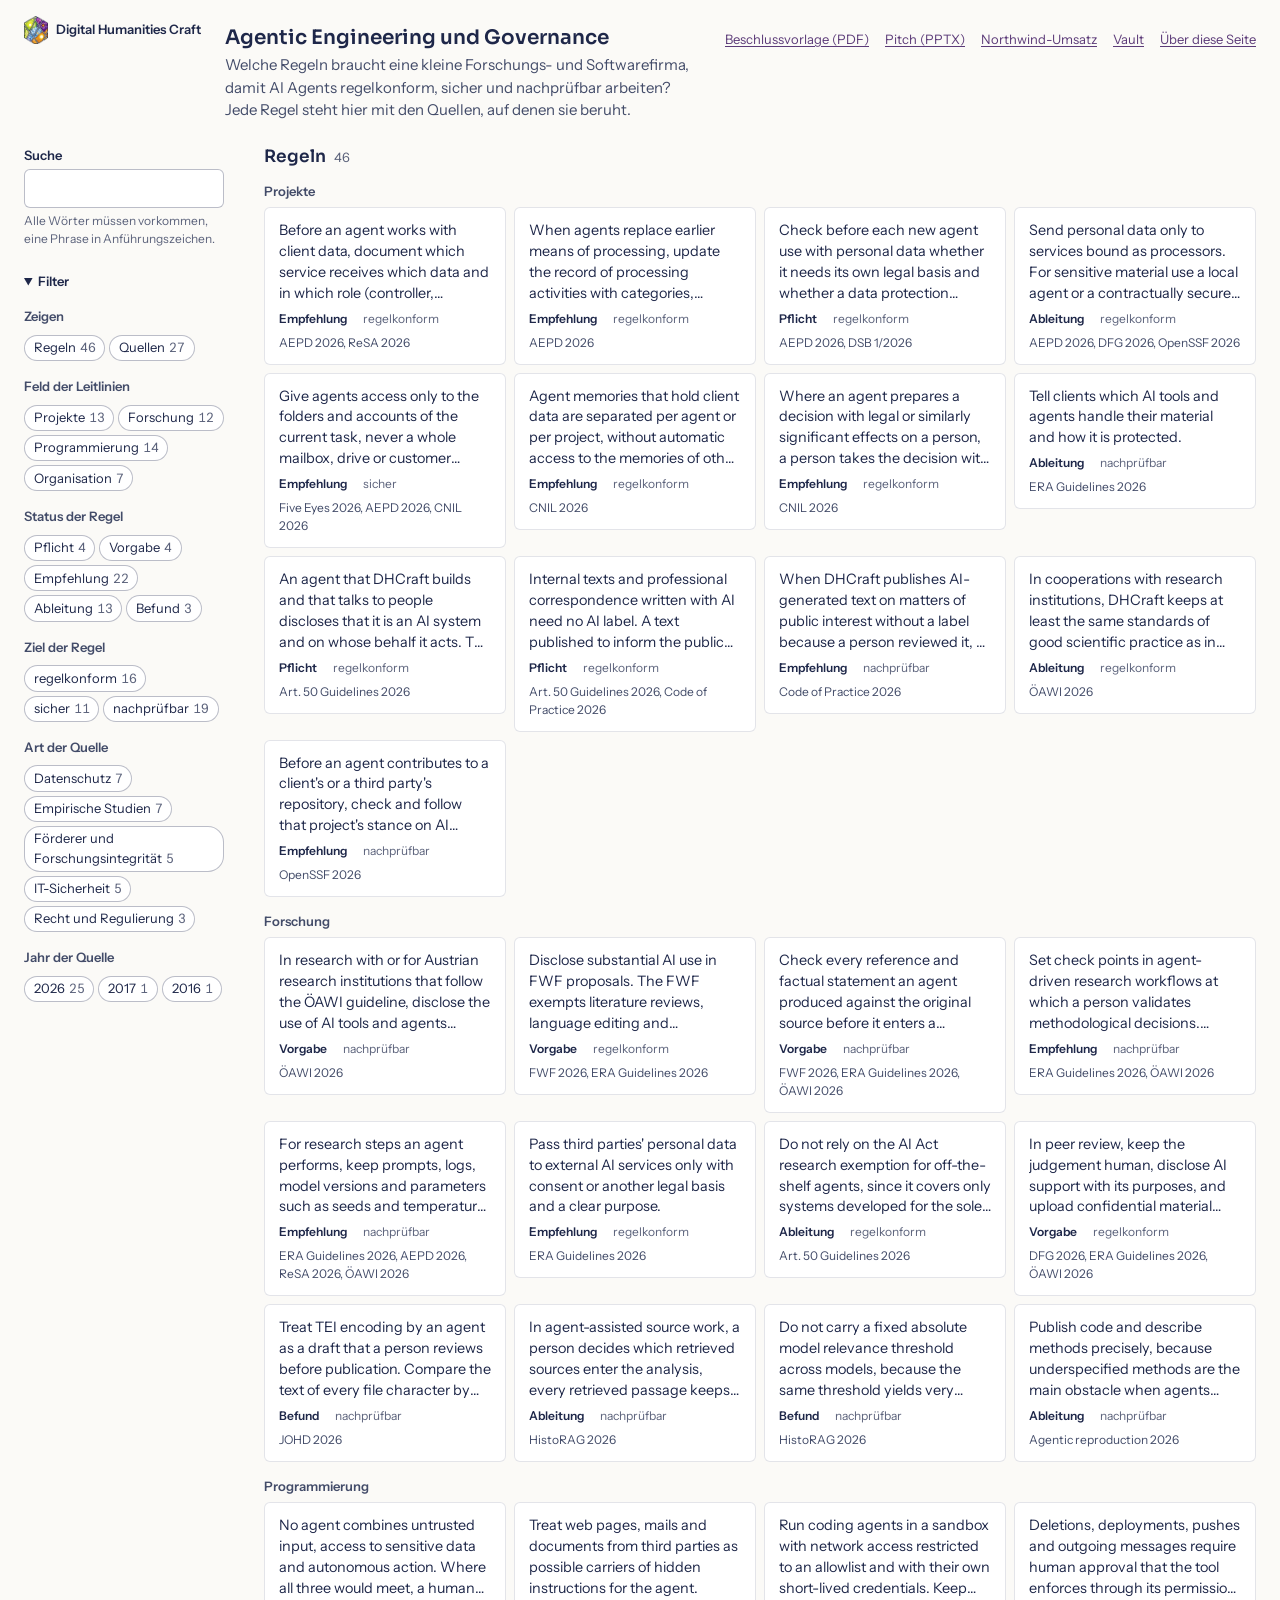
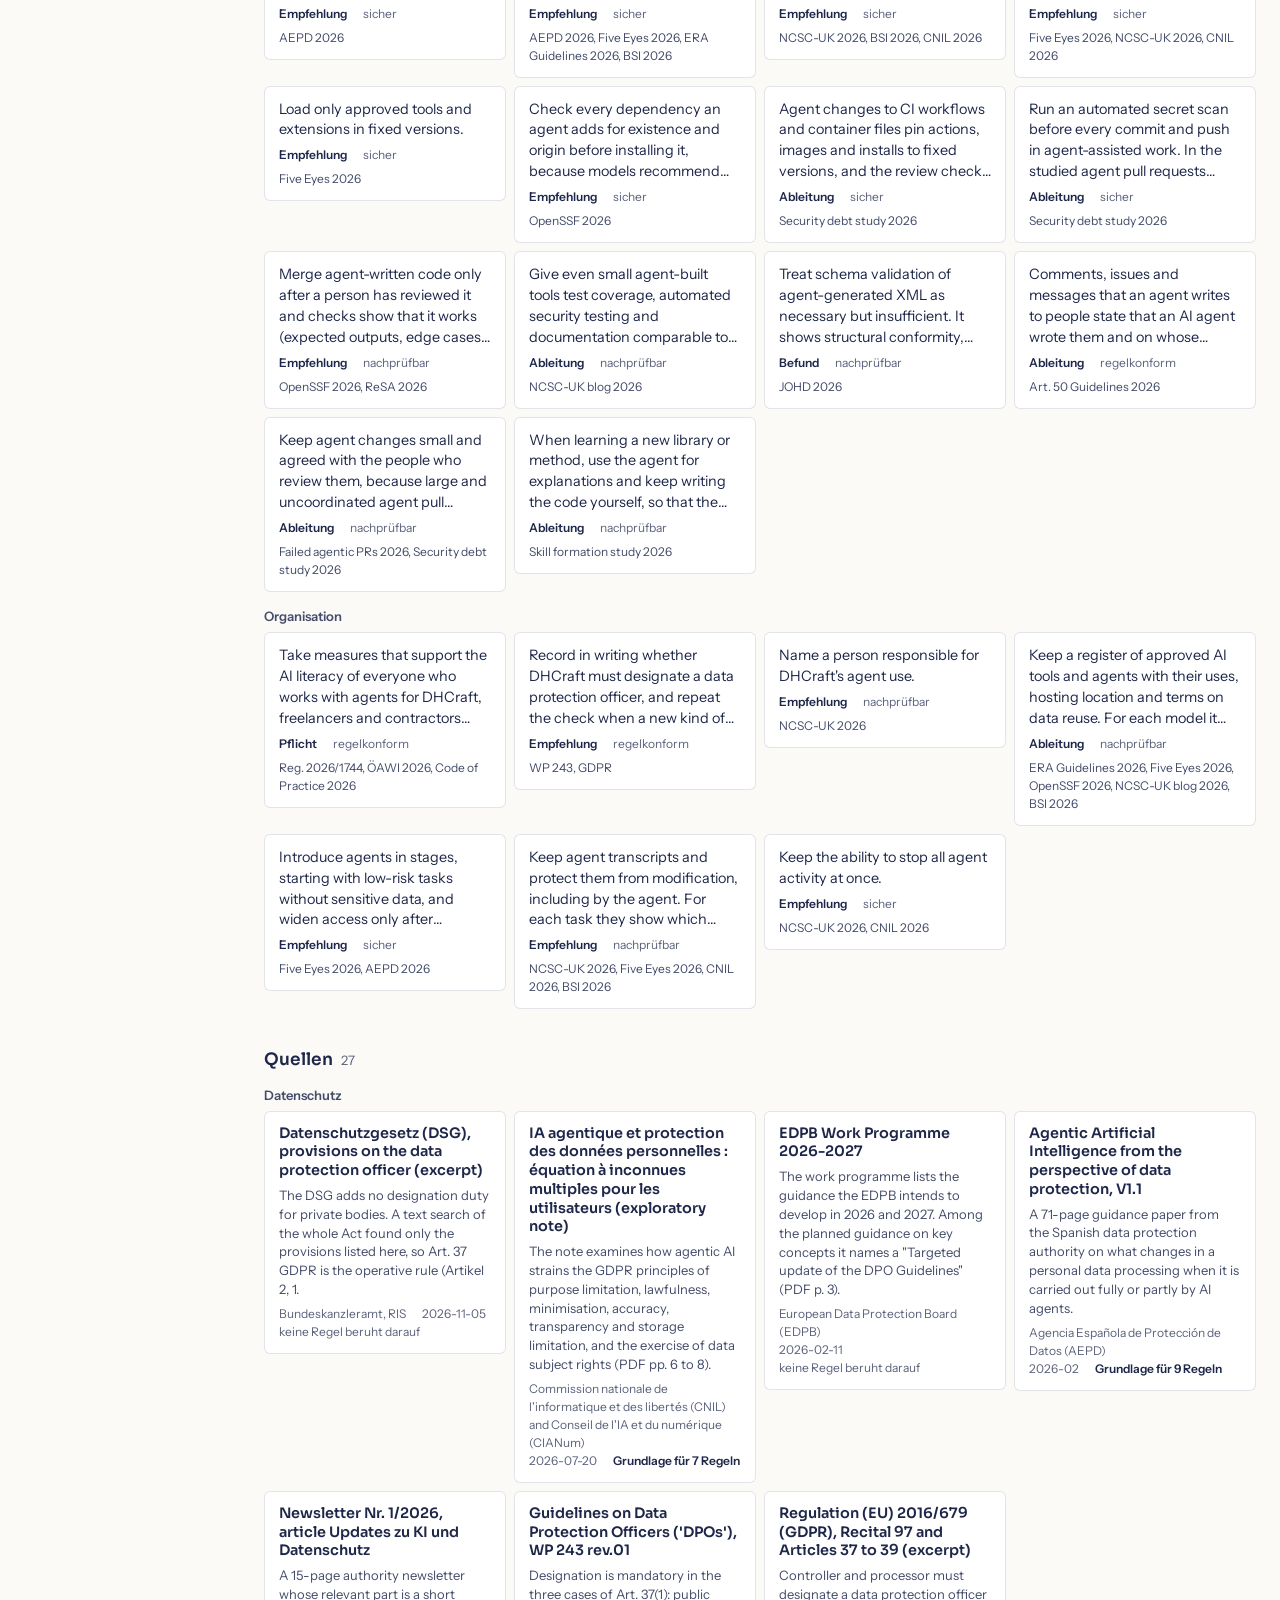
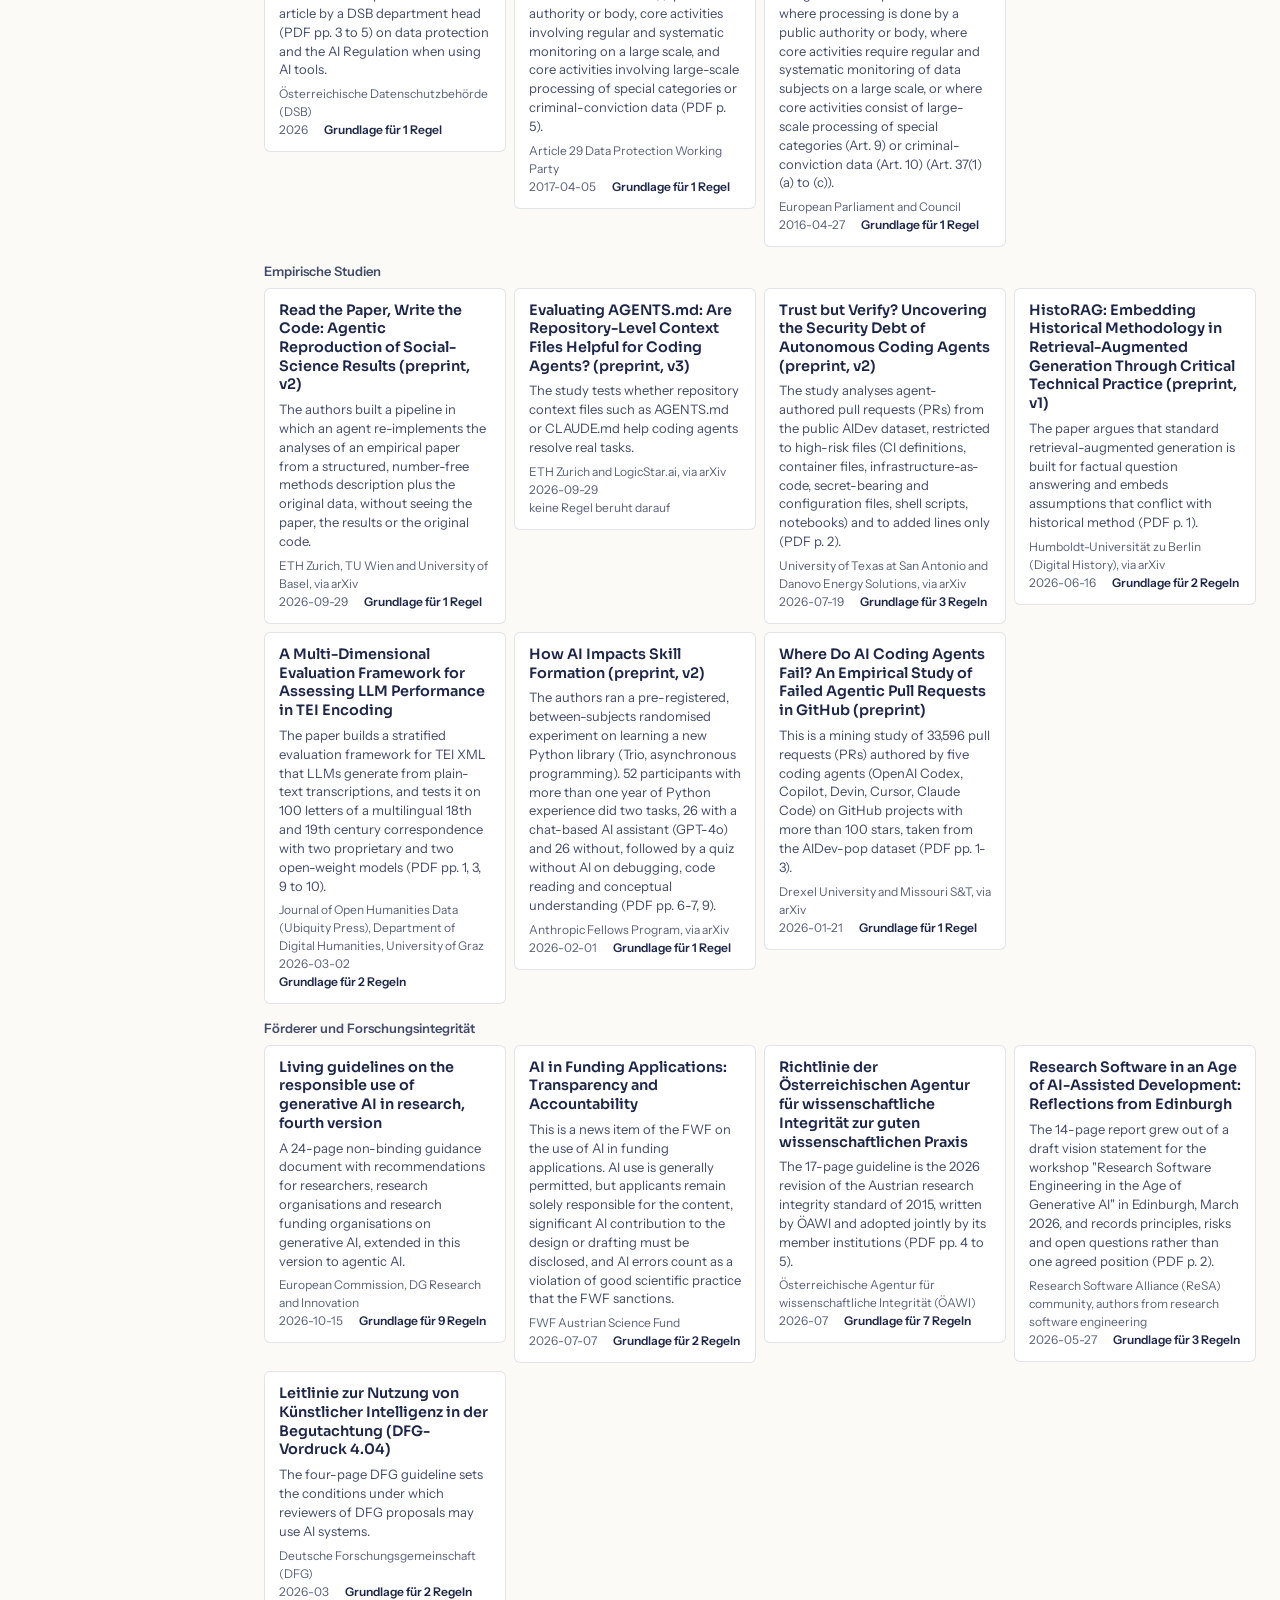
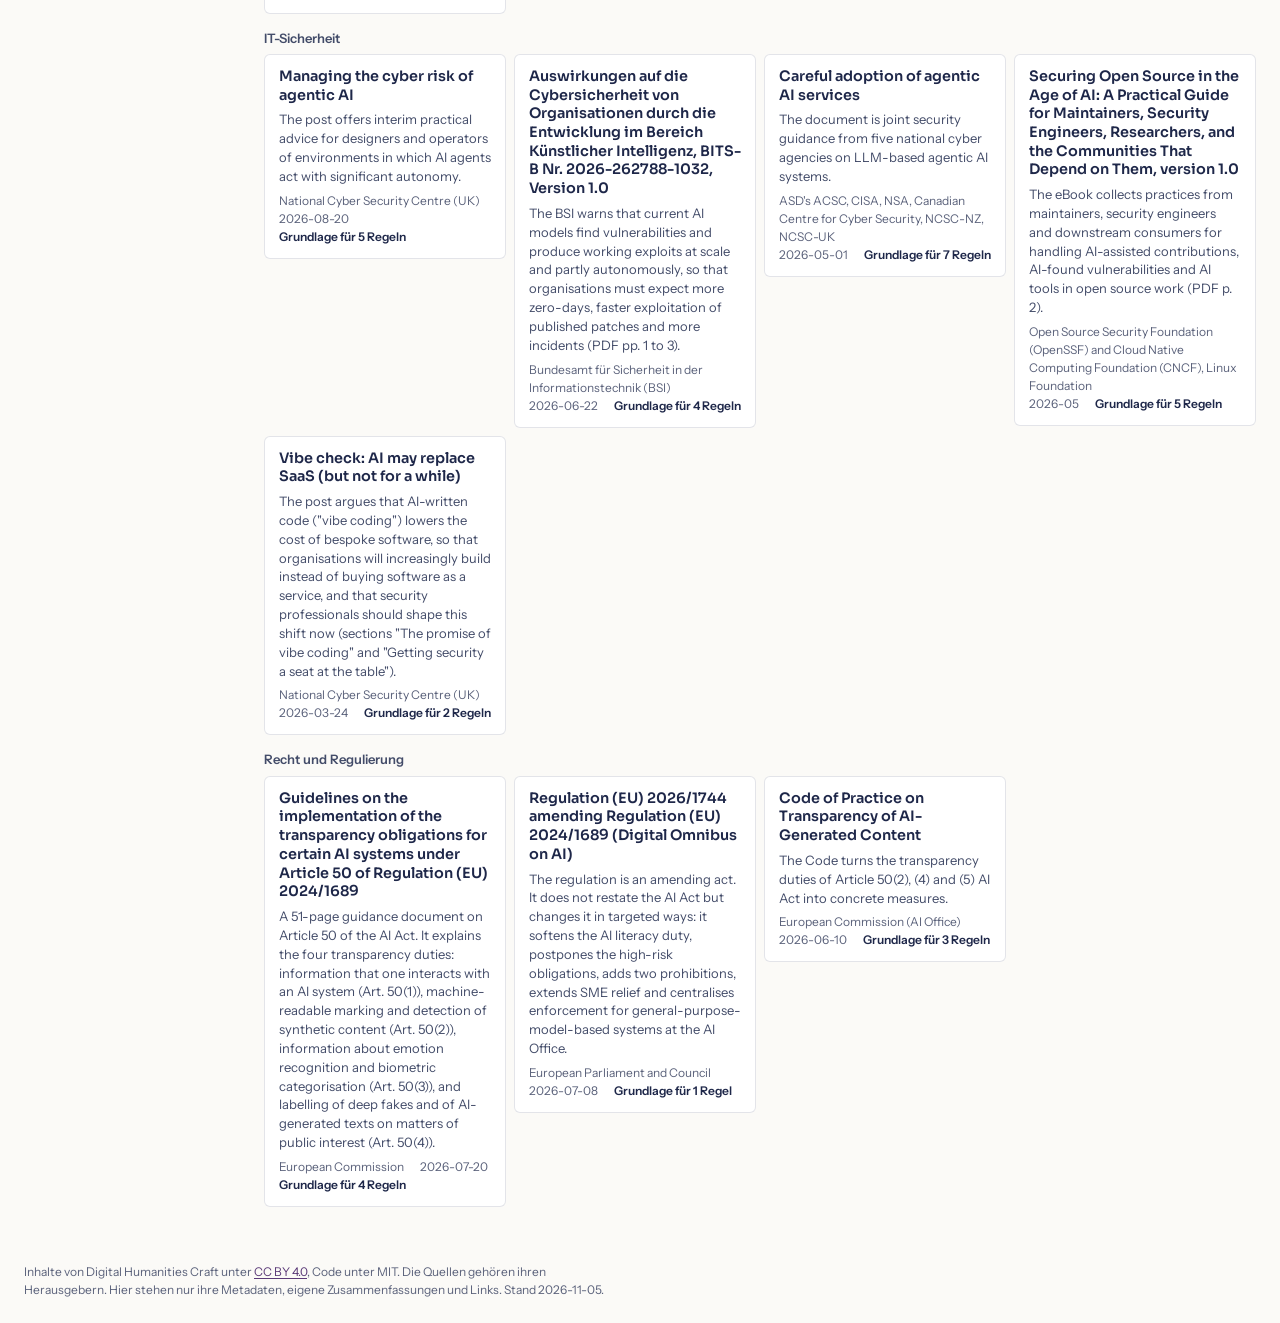
==== commit 94811c63: "Make the card workspace the start page with a link bar, move the overview to ueber.html, forward lei" ====
--- a/leitlinien/index.html
+++ b/leitlinien/index.html
@@ -3,71 +3,13 @@
 <head>
   <meta charset="utf-8">
   <meta name="viewport" content="width=device-width, initial-scale=1">
-  <title>Agentic Engineering und Governance</title>
-  <meta name="description" content="Regeln für AI Agents in einer kleinen Forschungs- und Softwarefirma, jede mit ihren Quellen. Eine Arbeitsfläche von Digital Humanities Craft.">
-  <link rel="icon" href="assets/dhcraft_logo_watercolor.png">
-  <link rel="stylesheet" href="style.css">
+  <title>Weiterleitung zur Arbeitsfläche</title>
+  <meta name="robots" content="noindex">
+  <!-- The card workspace moved to the site root; old links, hash included, land there. -->
+  <script>location.replace("../" + location.hash);</script>
+  <meta http-equiv="refresh" content="0; url=../">
 </head>
 <body>
-  <a class="skip" href="#main">Zum Inhalt springen</a>
-
-  <header class="top">
-    <a class="brand" href="https://dhcraft.org" rel="noopener">
-      <img src="assets/dhcraft_logo_watercolor.png" alt="" width="24" height="28">
-      <span>Digital Humanities Craft</span>
-    </a>
-    <div class="title">
-      <h1>Agentic Engineering und Governance</h1>
-      <p>Welche Regeln braucht eine kleine Forschungs- und Softwarefirma, damit AI Agents regelkonform, sicher und nachprüfbar arbeiten? Jede Regel steht hier mit den Quellen, auf denen sie beruht.</p>
-    </div>
-    <nav class="links" id="links" aria-label="Weitere Seiten" hidden></nav>
-  </header>
-
-  <div class="workspace" id="workspace">
-    <aside class="controls" aria-label="Suche und Filter">
-      <form class="search" role="search" id="search-form">
-        <label for="q">Suche</label>
-        <input type="search" id="q" autocomplete="off" spellcheck="false" aria-describedby="q-hint">
-        <p class="hint" id="q-hint"></p>
-      </form>
-
-      <details class="filters" id="filters" open>
-        <summary>Filter<span class="n" id="filter-count"></span></summary>
-        <div class="filter" id="f-kind" role="group" aria-labelledby="l-kind"><p id="l-kind">Zeigen</p></div>
-        <div class="filter" id="f-set" role="group" aria-labelledby="l-set"><p id="l-set">Regelwerk</p></div>
-        <div class="filter" id="f-field" role="group" aria-labelledby="l-field"><p id="l-field">Feld der Leitlinien</p></div>
-        <div class="filter" id="f-status" role="group" aria-labelledby="l-status"><p id="l-status">Status der Regel</p></div>
-        <div class="filter" id="f-goal" role="group" aria-labelledby="l-goal"><p id="l-goal">Ziel der Regel</p></div>
-        <div class="filter" id="f-cat" role="group" aria-labelledby="l-cat"><p id="l-cat">Art der Quelle</p></div>
-        <div class="filter" id="f-year" role="group" aria-labelledby="l-year"><p id="l-year">Jahr der Quelle</p></div>
-        <button type="button" class="text-button reset" id="reset" hidden>Alle Filter zurücksetzen</button>
-      </details>
-
-      <details class="about" id="about">
-        <summary>Was zeigt diese Arbeitsfläche?</summary>
-        <p>Sie zeigt die Leitlinien, die Digital Humanities Craft für den Einsatz von AI Agents aus Quellen des Jahres 2026 abgeleitet hat, ergänzt um wenige ältere Rechtstexte. Jede Regel nennt ihren Status, ihr Ziel und die Quellen mit Seite. Wer eine Karte wählt, sieht die verbundenen Karten hervorgehoben.</p>
-        <p data-scope="public" hidden>Die Quellen erscheinen mit einer eigenen Zusammenfassung und einem Link zum Original beim Herausgeber. Die Originale selbst liegen nicht auf dieser Seite.</p>
-        <p data-scope="internal" hidden>Diese lokale Fassung enthält zusätzlich den Governance-Entwurf, die Wissensdokumente, Notizen, Protokolle und den Volltext jeder Quelle. Sie ist nicht zur Veröffentlichung bestimmt.</p>
-        <p>Die Seite lädt keine externen Dienste nach, setzt keine Cookies und speichert nichts. Suche und Filter laufen im Browser.</p>
-        <dl class="glossary" id="glossary"></dl>
-      </details>
-    </aside>
-
-    <main class="main" id="main" tabindex="-1">
-      <p class="visually-hidden" id="status" aria-live="polite"></p>
-      <div class="board" id="board"></div>
-      <article class="reader" id="reader" aria-labelledby="reader-title" hidden></article>
-    </main>
-
-    <aside class="panel" id="panel" aria-labelledby="panel-title" hidden></aside>
-  </div>
-
-  <footer class="foot">
-    <p data-scope="public" hidden>Inhalte von Digital Humanities Craft unter <a href="https://creativecommons.org/licenses/by/4.0/deed.de" rel="noopener">CC BY 4.0</a>, Code unter MIT. Die Quellen gehören ihren Herausgebern. Hier stehen nur ihre Metadaten, eigene Zusammenfassungen und Links. Stand <span class="stand"></span>.</p>
-    <p data-scope="internal" hidden>Lokale Arbeitsfassung mit Volltexten der Quellen, nicht zur Veröffentlichung. Stand <span class="stand"></span>.</p>
-  </footer>
-
-  <script src="data.js"></script>
-  <script src="app.js"></script>
+  <p>Die Arbeitsfläche liegt jetzt auf der <a href="../">Startseite</a>.</p>
 </body>
 </html>
